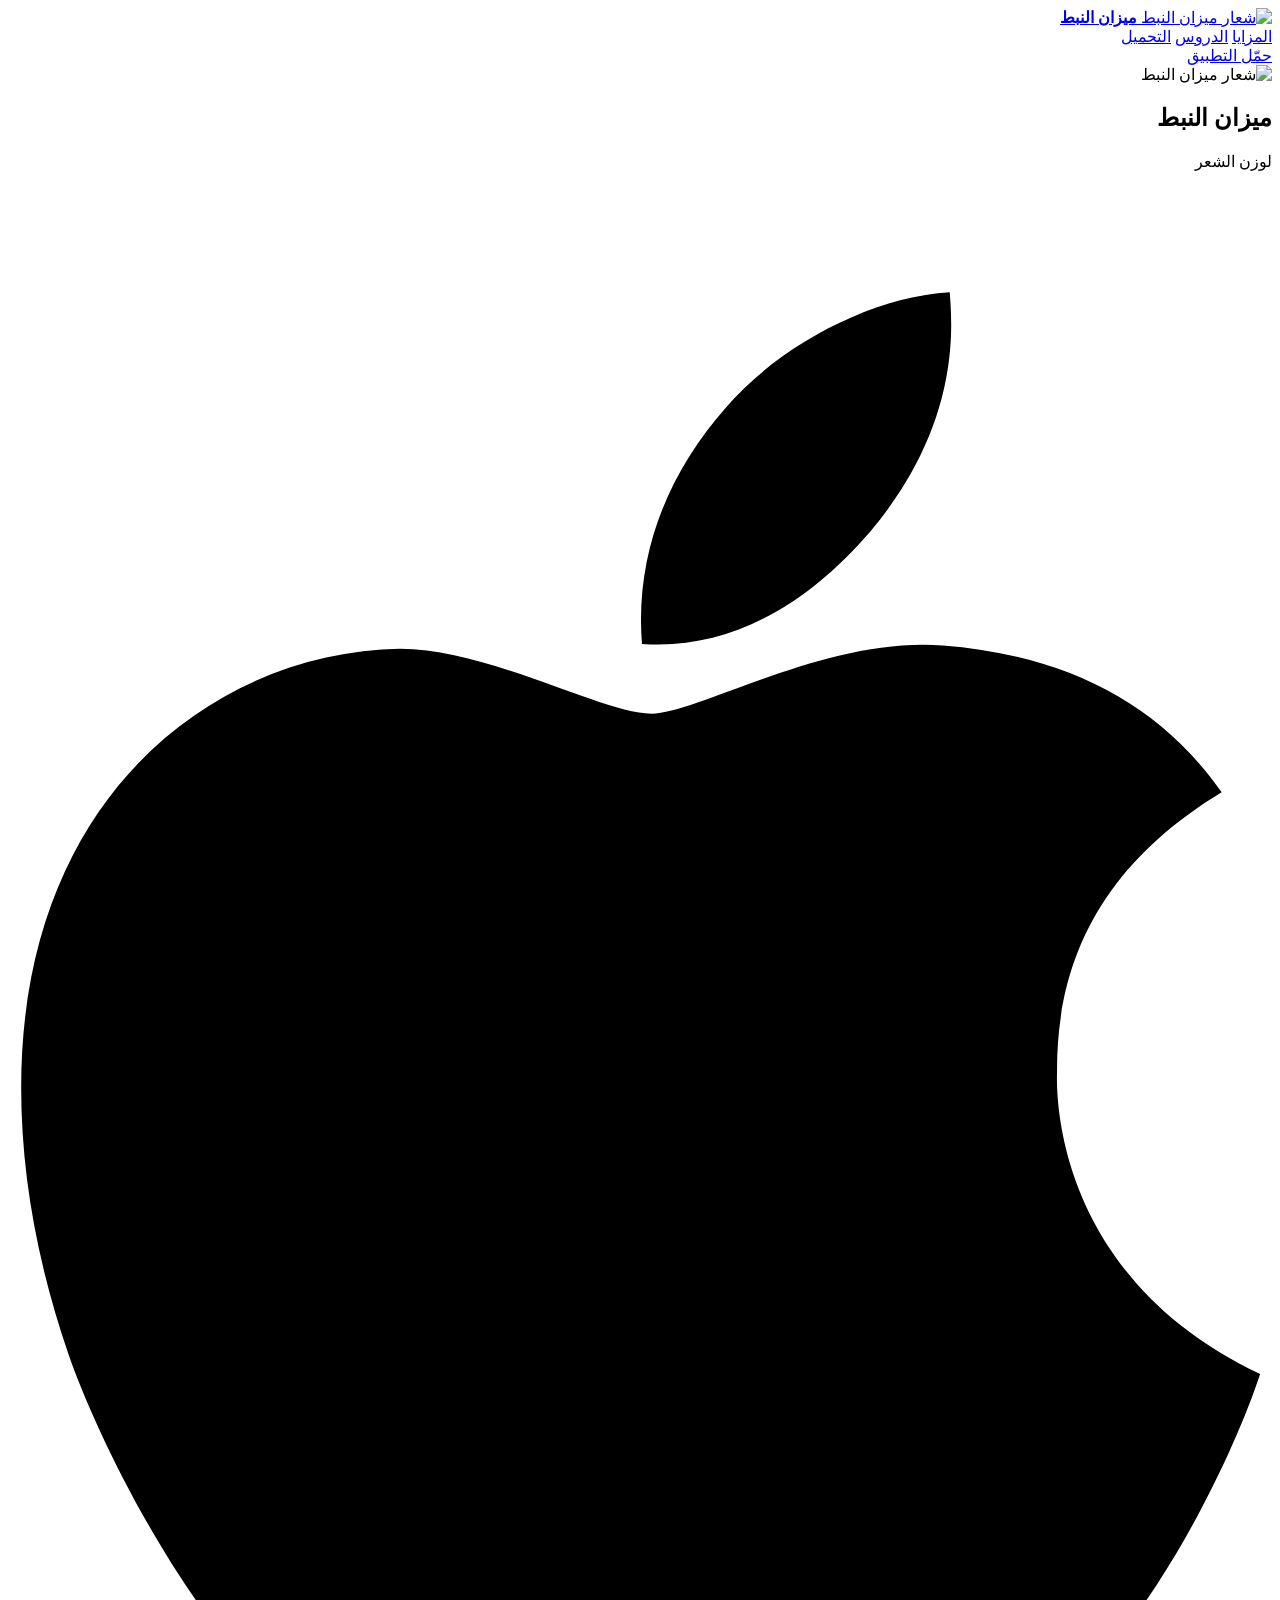
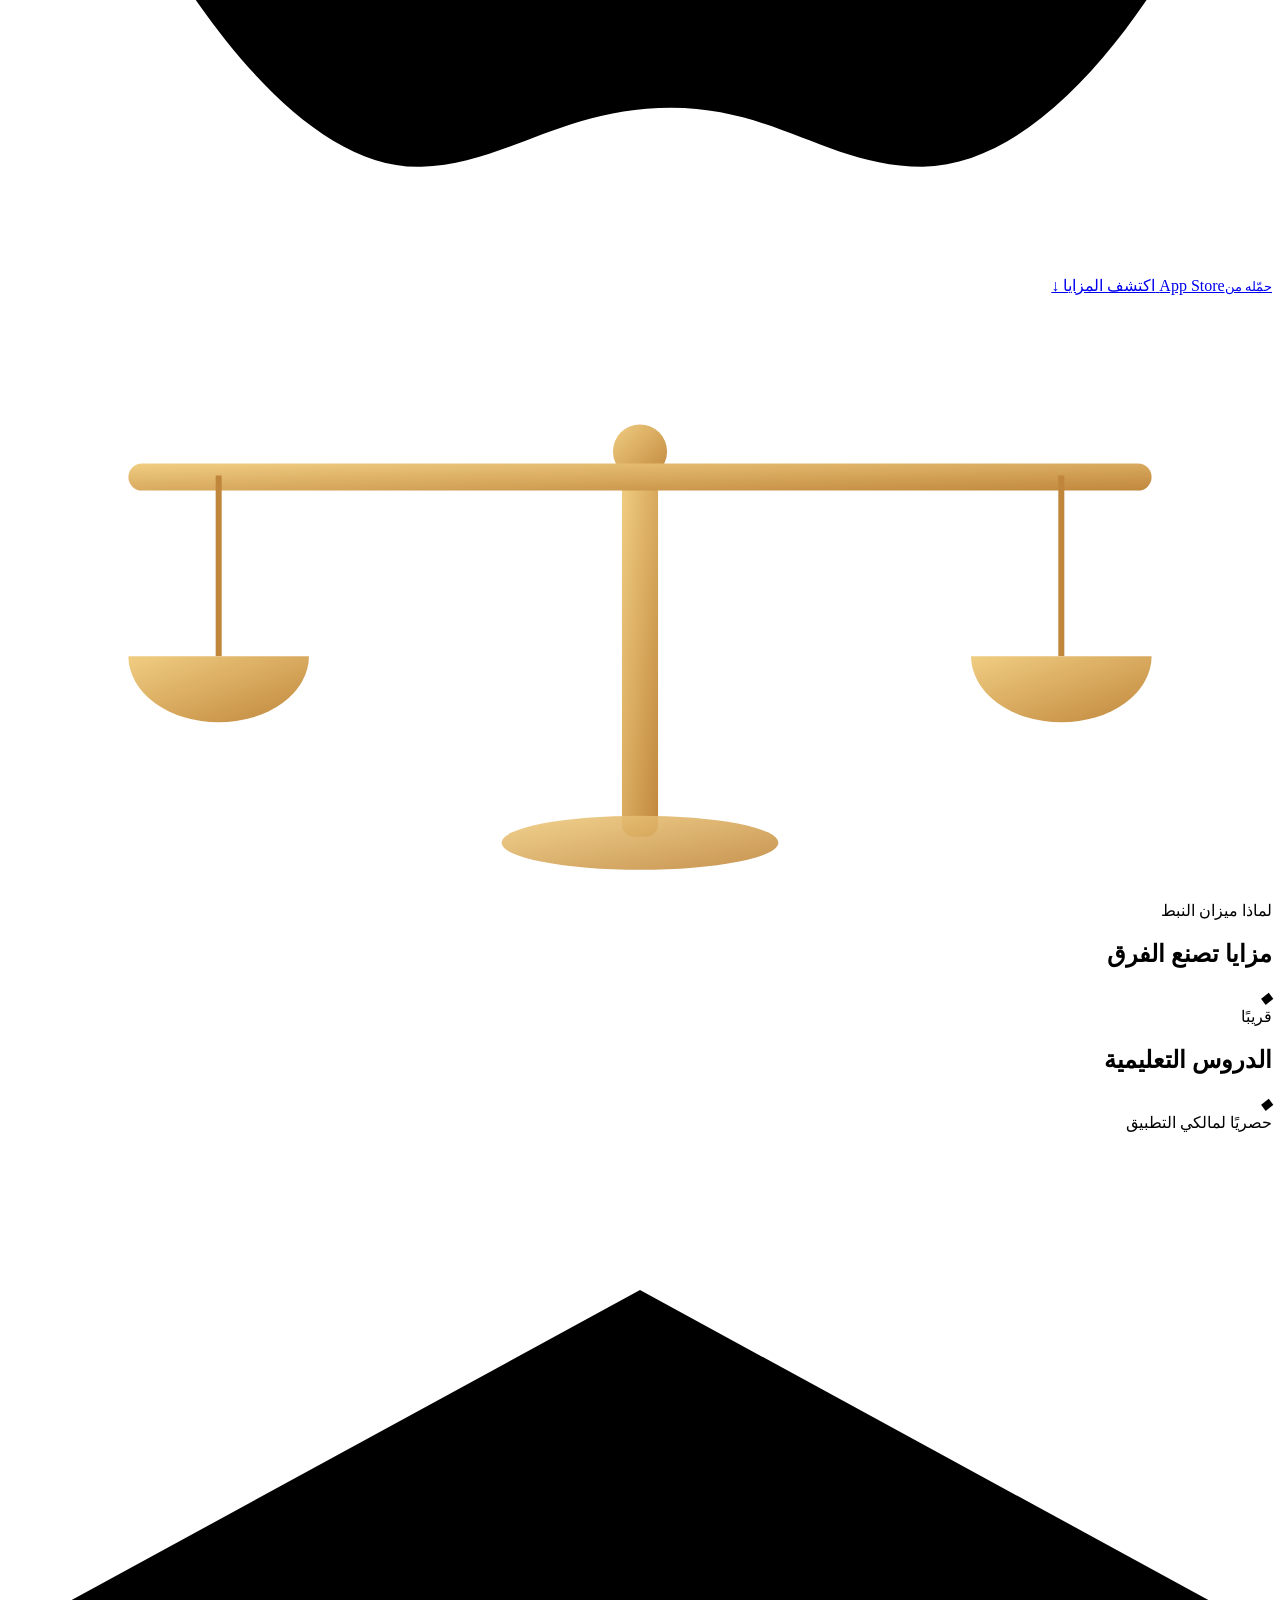
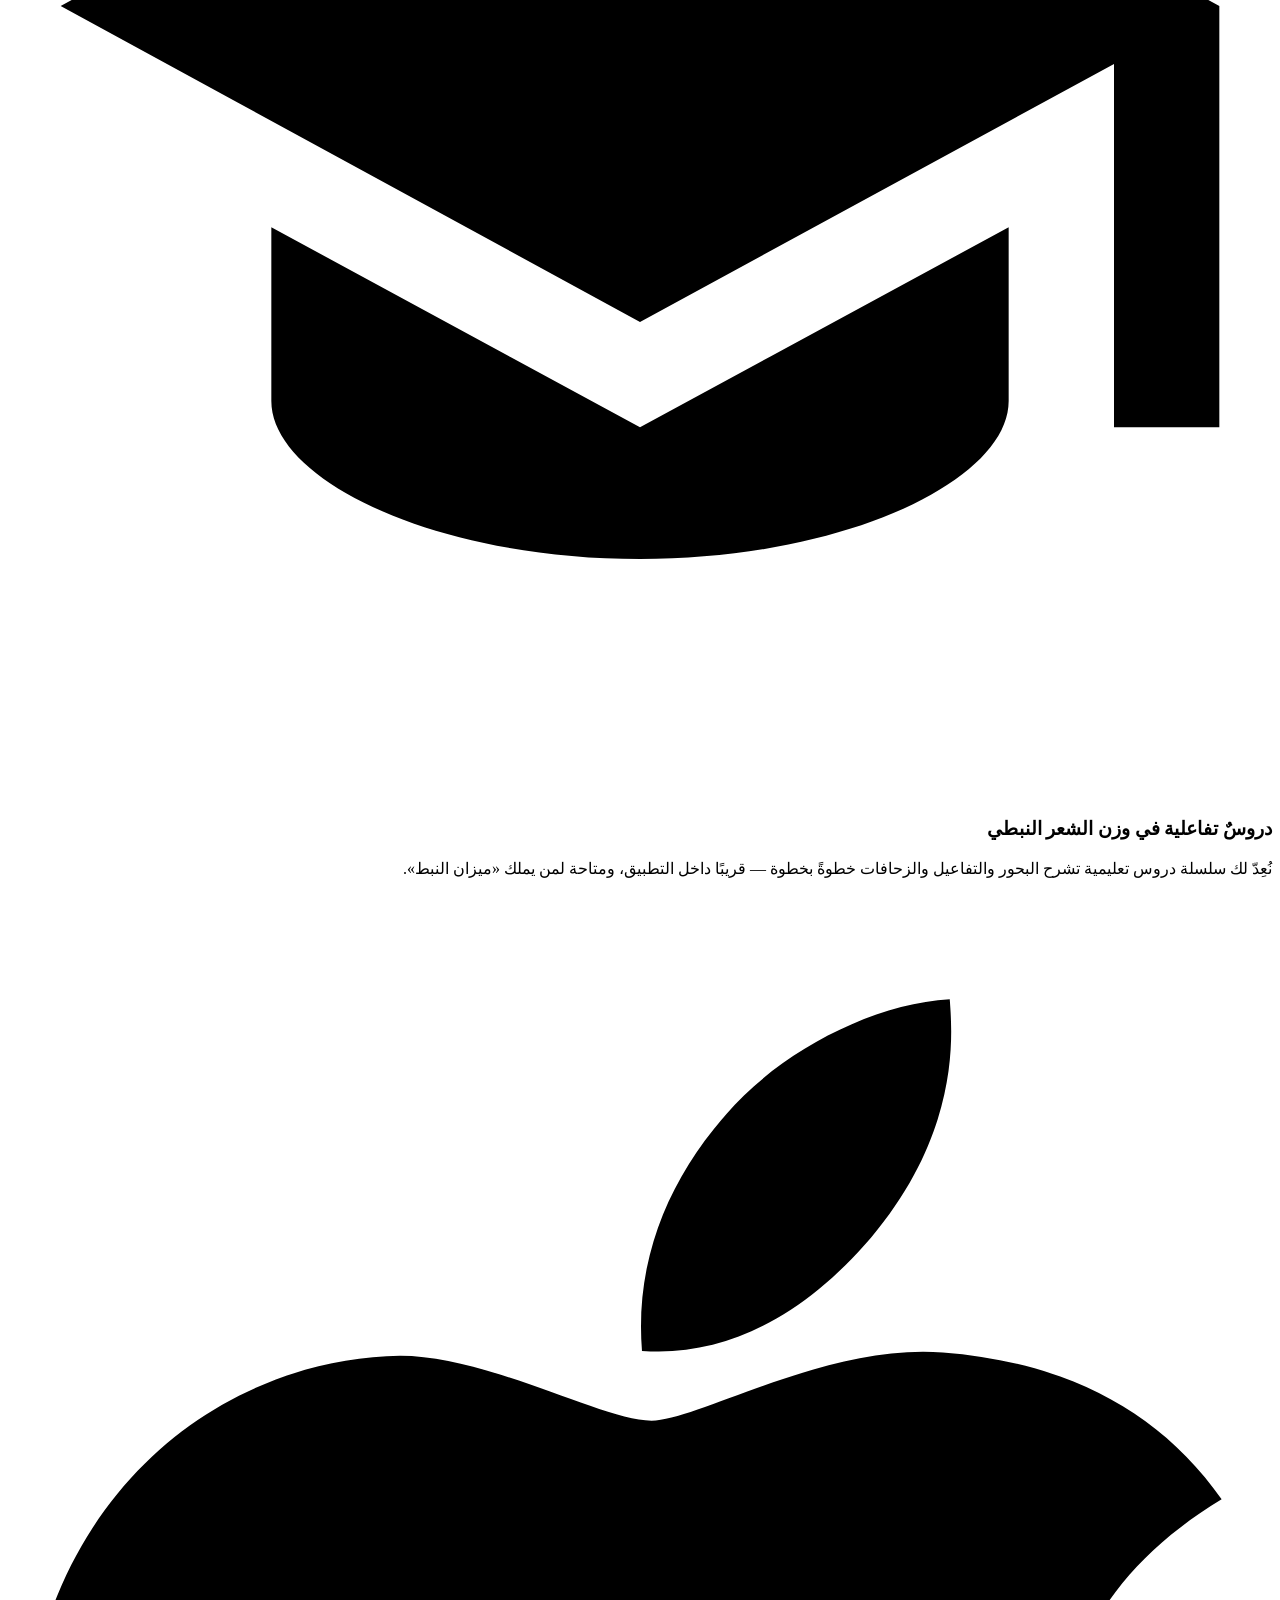
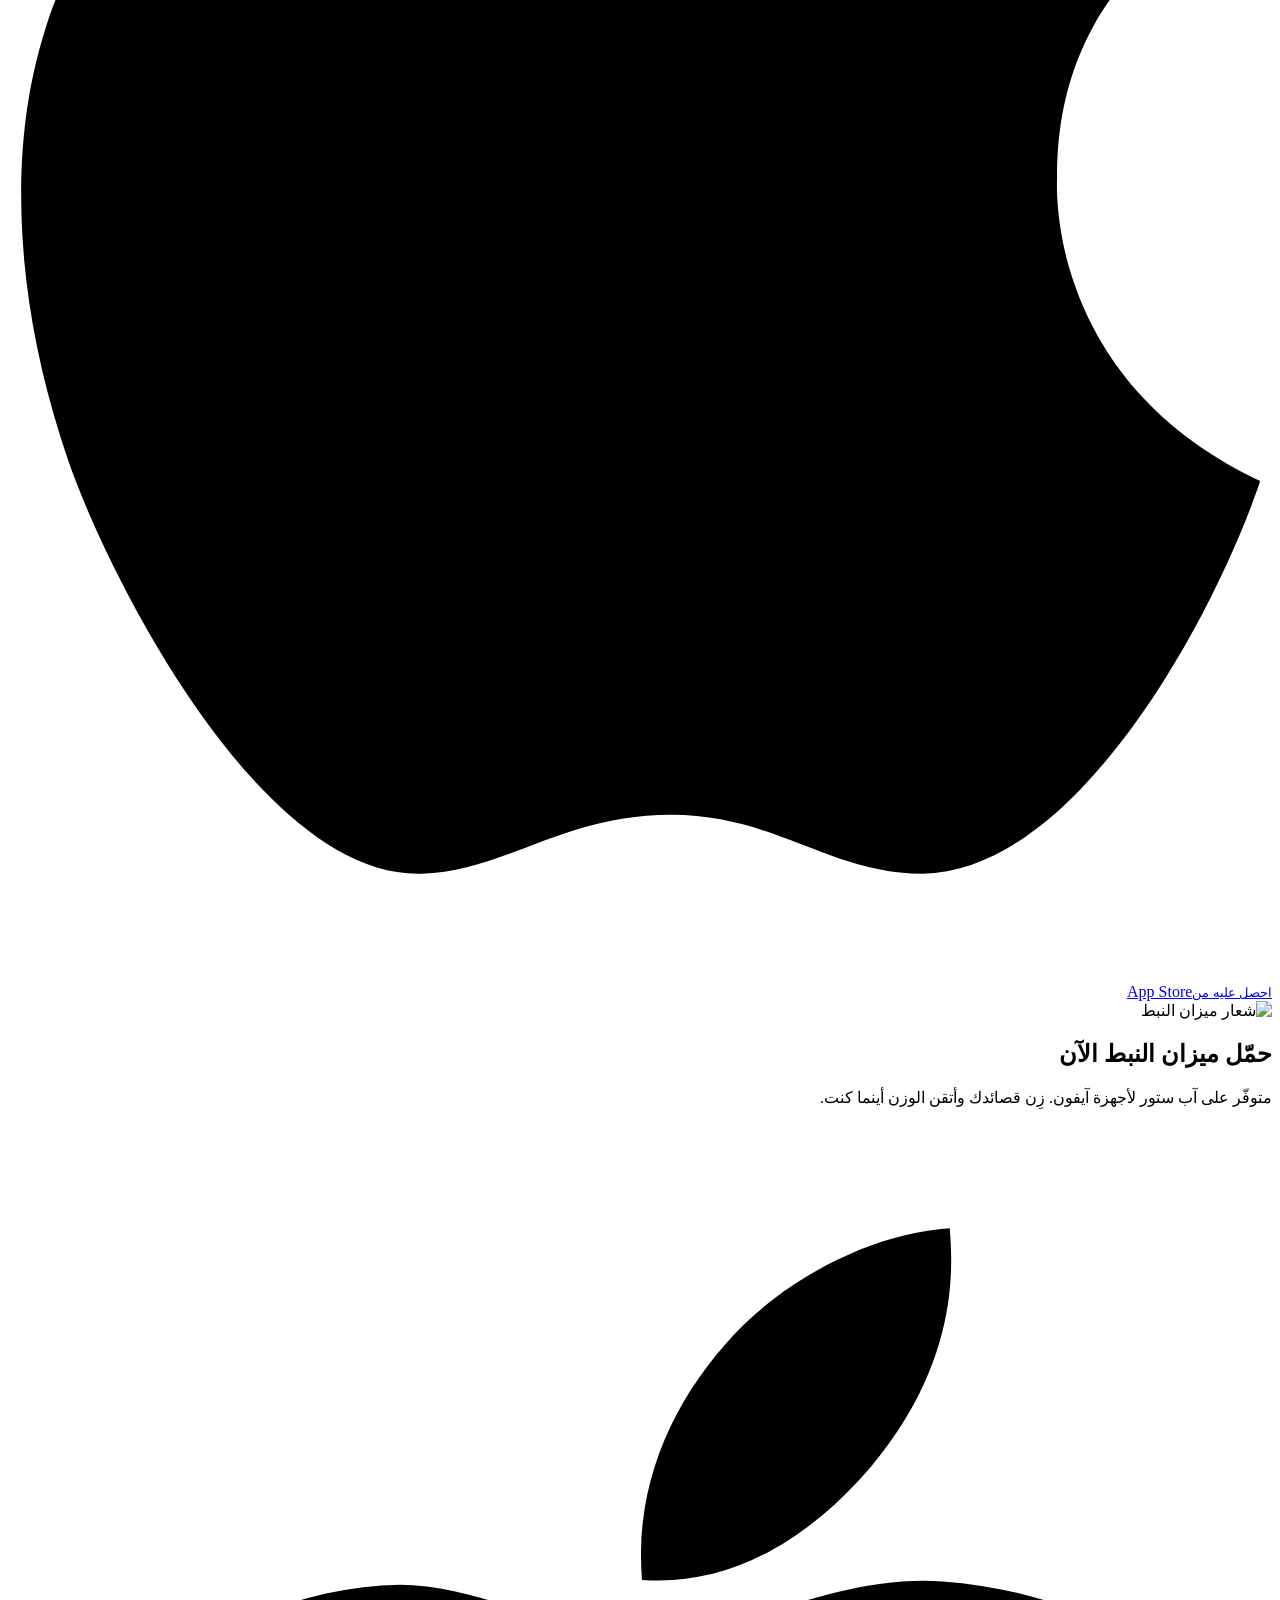
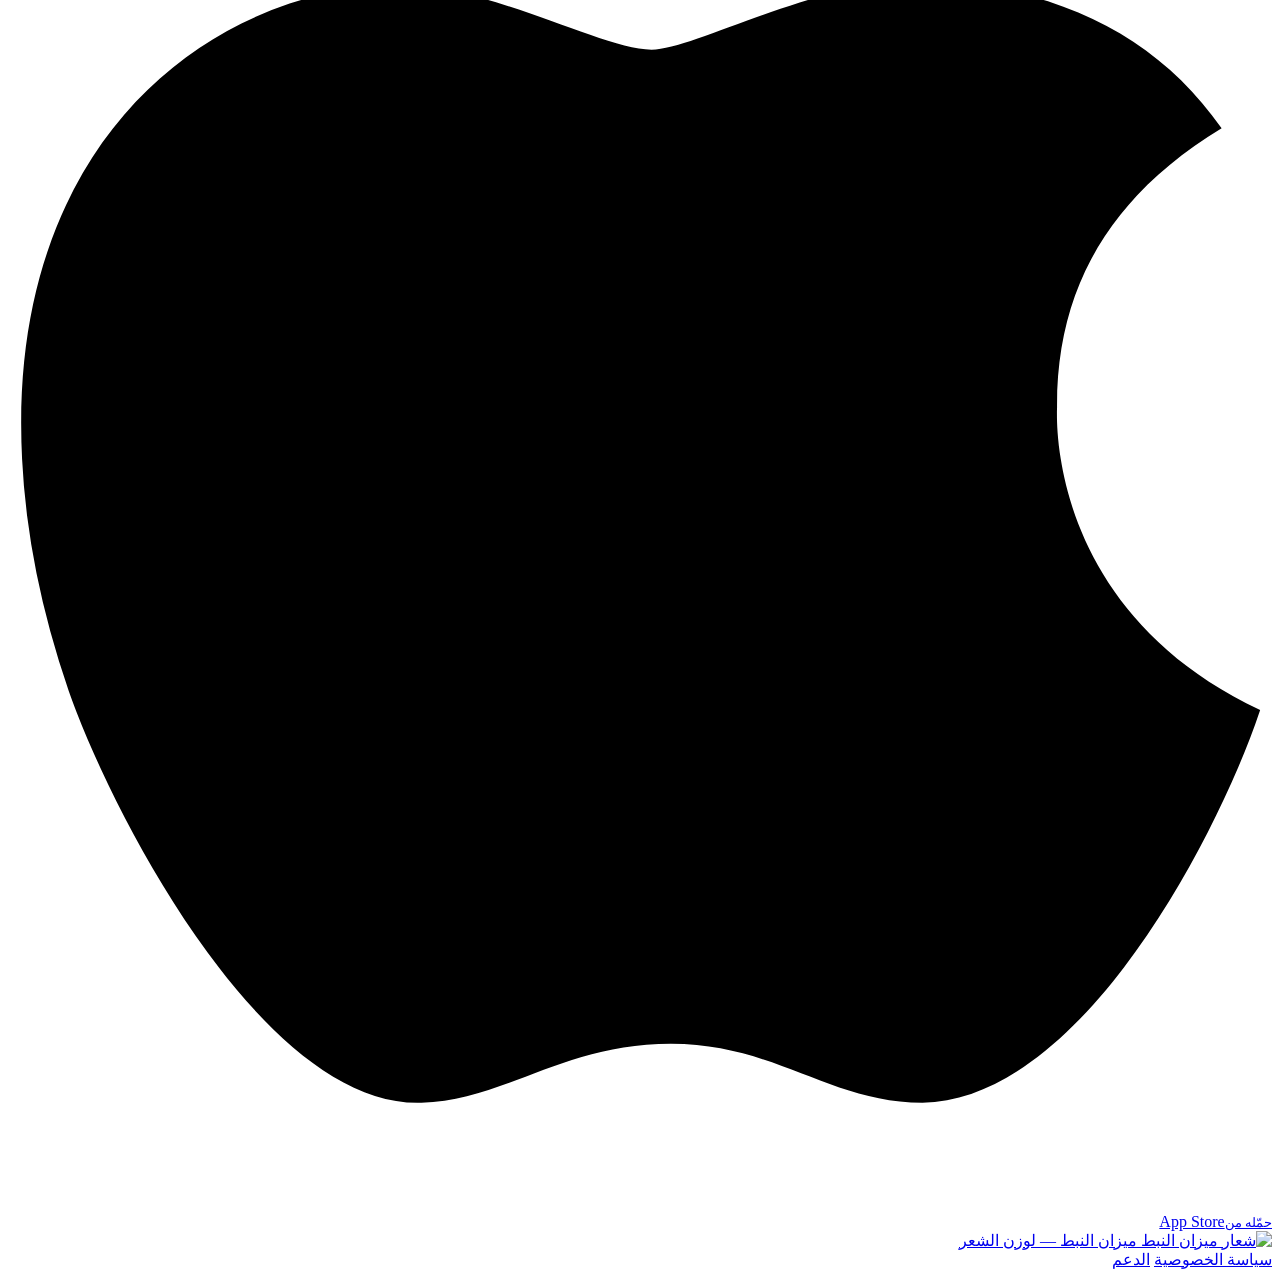
==== index.html @ 9c6f5271 "Add files via upload" ====
<!DOCTYPE html>
<html lang="ar" dir="rtl">
<head>
<meta charset="UTF-8">
<meta name="viewport" content="width=device-width, initial-scale=1">
<title>ميزان النبط — لوزن الشعر</title>
<meta name="description" content="ميزان النبط: تطبيق ذكيّ يزن الشعر النبطي، يكشف البحر والتفعيلة، ويميّز الشدّة والسكون.">
<link rel="icon" href="assets/favicon.png">
<meta property="og:title" content="ميزان النبط — لوزن الشعر">
<meta property="og:description" content="زِن قصيدتك النبطية في ثوانٍ.">
<meta property="og:image" content="assets/favicon.png">
<link rel="preconnect" href="https://fonts.googleapis.com">
<link rel="preconnect" href="https://fonts.gstatic.com" crossorigin>
<link href="https://fonts.googleapis.com/css2?family=Cairo:wght@400;600;700&family=Amiri:wght@400;700&family=Aref+Ruqaa:wght@400;700&display=swap" rel="stylesheet">
<link rel="stylesheet" href="assets/style.css">
</head>
<body>

<!-- الهيدر -->
<header class="nav">
  <div class="wrap">
    <a class="brand" href="#top">
      <img src="assets/logo.png" alt="شعار ميزان النبط">
      <b>ميزان النبط</b>
    </a>
    <nav class="nav-links">
      <a href="#features">المزايا</a>
      <a href="#lessons">الدروس</a>
      <a href="#download">التحميل</a>
    </nav>
    <a class="cta-mini" id="nav-cta" href="#" target="_blank" rel="noopener">حمّل التطبيق</a>
  </div>
</header>

<main id="top">

  <!-- الهيرو -->
  <section class="hero">
    <div class="wrap">
      <img class="hero-logo" src="assets/logo.png" alt="شعار ميزان النبط">
      <h1 id="site-name">ميزان النبط</h1>
      <div class="tg" id="tagline">لوزن الشعر</div>
      <p class="hero-line" id="hero-line"></p>
      <p class="hero-sub" id="hero-sub"></p>
      <div class="hero-cta">
        <a class="appstore" id="appstore-btn" href="#" target="_blank" rel="noopener">
          <svg viewBox="0 0 384 512"><path d="M318.7 268.7c-.2-36.7 16.4-64.4 50-84.8-18.8-26.9-47.2-41.7-84.7-44.6-35.5-2.8-74.3 20.7-88.5 20.7-15 0-49.4-19.7-76.4-19.7C63.3 141.2 4 184.8 4 273.5q0 39.3 14.4 81.2c12.8 36.7 59 126.7 107.2 125.2 25.2-.6 43-17.9 75.8-17.9 31.8 0 48.3 17.9 76.4 17.9 48.6-.7 90.4-82.5 102.6-119.3-65.2-30.7-61.7-90-61.7-91.9zm-56.6-164.2c27.3-32.4 24.8-61.9 24-72.5-24.1 1.4-52 16.4-67.9 34.9-17.5 19.8-27.8 44.3-25.6 71.9 26.1 2 49.9-11.4 69.5-34.3z"/></svg>
          <span><small>حمّله من</small>App&nbsp;Store</span>
        </a>
        <a class="btn-ghost" href="#features">اكتشف المزايا ↓</a>
      </div>

      <!-- الميزان المتحرّك -->
      <div class="scale" aria-hidden="true">
        <svg viewBox="0 0 420 200">
          <!-- العمود -->
          <rect x="204" y="60" width="12" height="120" rx="4" fill="url(#g)"/>
          <ellipse cx="210" cy="182" rx="46" ry="9" fill="url(#g)" opacity=".9"/>
          <circle cx="210" cy="52" r="9" fill="url(#g)"/>
          <g class="beam">
            <!-- الذراع -->
            <rect x="40" y="56" width="340" height="9" rx="4.5" fill="url(#g)"/>
            <!-- الكفّة اليسرى -->
            <g class="pan-l">
              <line x1="70" y1="60" x2="70" y2="120" stroke="#c0873c" stroke-width="2"/>
              <path d="M40 120 h60 a30 22 0 0 1 -60 0 z" fill="url(#g)"/>
            </g>
            <!-- الكفّة اليمنى -->
            <g class="pan-r">
              <line x1="350" y1="60" x2="350" y2="120" stroke="#c0873c" stroke-width="2"/>
              <path d="M320 120 h60 a30 22 0 0 1 -60 0 z" fill="url(#g)"/>
            </g>
          </g>
          <defs>
            <linearGradient id="g" x1="0" y1="0" x2="1" y2="1">
              <stop offset="0" stop-color="#f0cd82"/><stop offset="1" stop-color="#c0873c"/>
            </linearGradient>
          </defs>
        </svg>
      </div>
    </div>
  </section>

  <!-- شريط تسويقي -->
  <div class="ticker" aria-label="عبارات عن التطبيق">
    <div class="ticker-track" id="ticker"></div>
  </div>

  <!-- المزايا -->
  <section id="features">
    <div class="wrap">
      <div class="eyebrow">لماذا ميزان النبط</div>
      <h2 class="sec-title gold-text">مزايا تصنع الفرق</h2>
      <div class="divider"><span></span><i>◆</i><span></span></div>
      <div class="grid reveal" id="features-grid"></div>
    </div>
  </section>

  <!-- الدروس التعليمية — قريبًا -->
  <section id="lessons" class="lesson">
    <div class="wrap">
      <div class="eyebrow">قريبًا</div>
      <h2 class="sec-title gold-text">الدروس التعليمية</h2>
      <div class="divider"><span></span><i>◆</i><span></span></div>

      <div class="soon-card reveal">
        <span class="soon-badge">حصريًا لمالكي التطبيق</span>
        <div class="soon-ico">
          <svg viewBox="0 0 24 24"><path d="M12 3L1 9l11 6 9-4.9V17h2V9L12 3zM5 13.2v3.3c0 1.5 3.1 3 7 3s7-1.5 7-3v-3.3l-7 3.8-7-3.8z"/></svg>
        </div>
        <h3>دروسٌ تفاعلية في وزن الشعر النبطي</h3>
        <p>نُعِدّ لك سلسلة دروس تعليمية تشرح البحور والتفاعيل والزحافات خطوةً بخطوة —
          قريبًا داخل التطبيق، ومتاحة لمن يملك «ميزان النبط».</p>
        <a class="appstore" id="appstore-btn3" href="#" target="_blank" rel="noopener" style="margin-inline:auto">
          <svg viewBox="0 0 384 512"><path d="M318.7 268.7c-.2-36.7 16.4-64.4 50-84.8-18.8-26.9-47.2-41.7-84.7-44.6-35.5-2.8-74.3 20.7-88.5 20.7-15 0-49.4-19.7-76.4-19.7C63.3 141.2 4 184.8 4 273.5q0 39.3 14.4 81.2c12.8 36.7 59 126.7 107.2 125.2 25.2-.6 43-17.9 75.8-17.9 31.8 0 48.3 17.9 76.4 17.9 48.6-.7 90.4-82.5 102.6-119.3-65.2-30.7-61.7-90-61.7-91.9zm-56.6-164.2c27.3-32.4 24.8-61.9 24-72.5-24.1 1.4-52 16.4-67.9 34.9-17.5 19.8-27.8 44.3-25.6 71.9 26.1 2 49.9-11.4 69.5-34.3z"/></svg>
          <span><small>احصل عليه من</small>App&nbsp;Store</span>
        </a>
      </div>
    </div>
  </section>

  <!-- التحميل -->
  <section id="download" class="download">
    <div class="wrap">
      <div class="download-card reveal">
        <img src="assets/logo.png" alt="شعار ميزان النبط">
        <h2 class="gold-text">حمّل ميزان النبط الآن</h2>
        <p>متوفّر على آب ستور لأجهزة آيفون. زِن قصائدك وأتقن الوزن أينما كنت.</p>
        <a class="appstore" id="appstore-btn2" href="#" target="_blank" rel="noopener" style="margin-inline:auto">
          <svg viewBox="0 0 384 512"><path d="M318.7 268.7c-.2-36.7 16.4-64.4 50-84.8-18.8-26.9-47.2-41.7-84.7-44.6-35.5-2.8-74.3 20.7-88.5 20.7-15 0-49.4-19.7-76.4-19.7C63.3 141.2 4 184.8 4 273.5q0 39.3 14.4 81.2c12.8 36.7 59 126.7 107.2 125.2 25.2-.6 43-17.9 75.8-17.9 31.8 0 48.3 17.9 76.4 17.9 48.6-.7 90.4-82.5 102.6-119.3-65.2-30.7-61.7-90-61.7-91.9zm-56.6-164.2c27.3-32.4 24.8-61.9 24-72.5-24.1 1.4-52 16.4-67.9 34.9-17.5 19.8-27.8 44.3-25.6 71.9 26.1 2 49.9-11.4 69.5-34.3z"/></svg>
          <span><small>حمّله من</small>App&nbsp;Store</span>
        </a>
      </div>
    </div>
  </section>

</main>

<footer>
  <div class="wrap">
    <a class="fbrand" href="#top">
      <img src="assets/logo.png" alt="شعار ميزان النبط">
      <span>ميزان النبط — لوزن الشعر</span>
    </a>
    <nav class="flinks">
      <a id="privacy-link" href="#" target="_blank" rel="noopener">سياسة الخصوصية</a>
      <a id="support-link" href="#">الدعم</a>
    </nav>
  </div>
</footer>

<div class="toast" id="toast"></div>

<script src="assets/data.js"></script>
<script src="assets/app.js"></script>
</body>
</html>
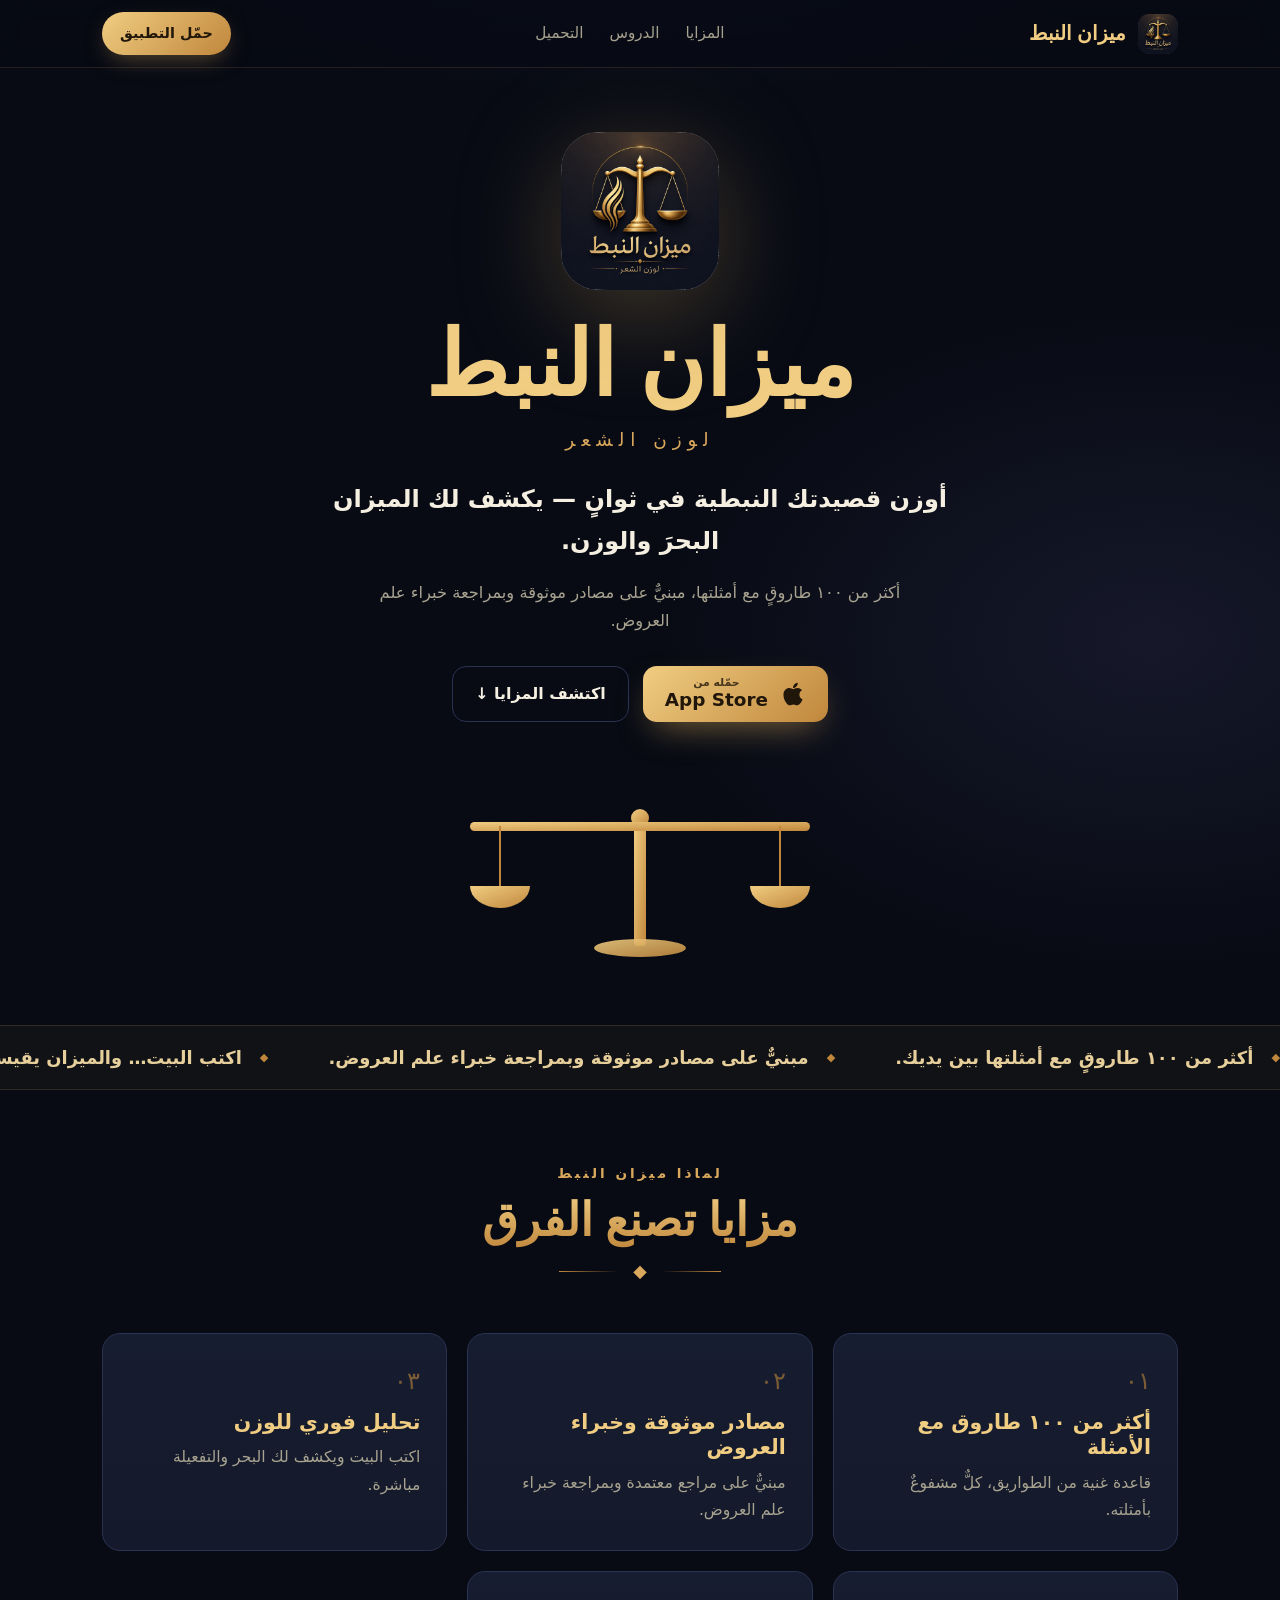
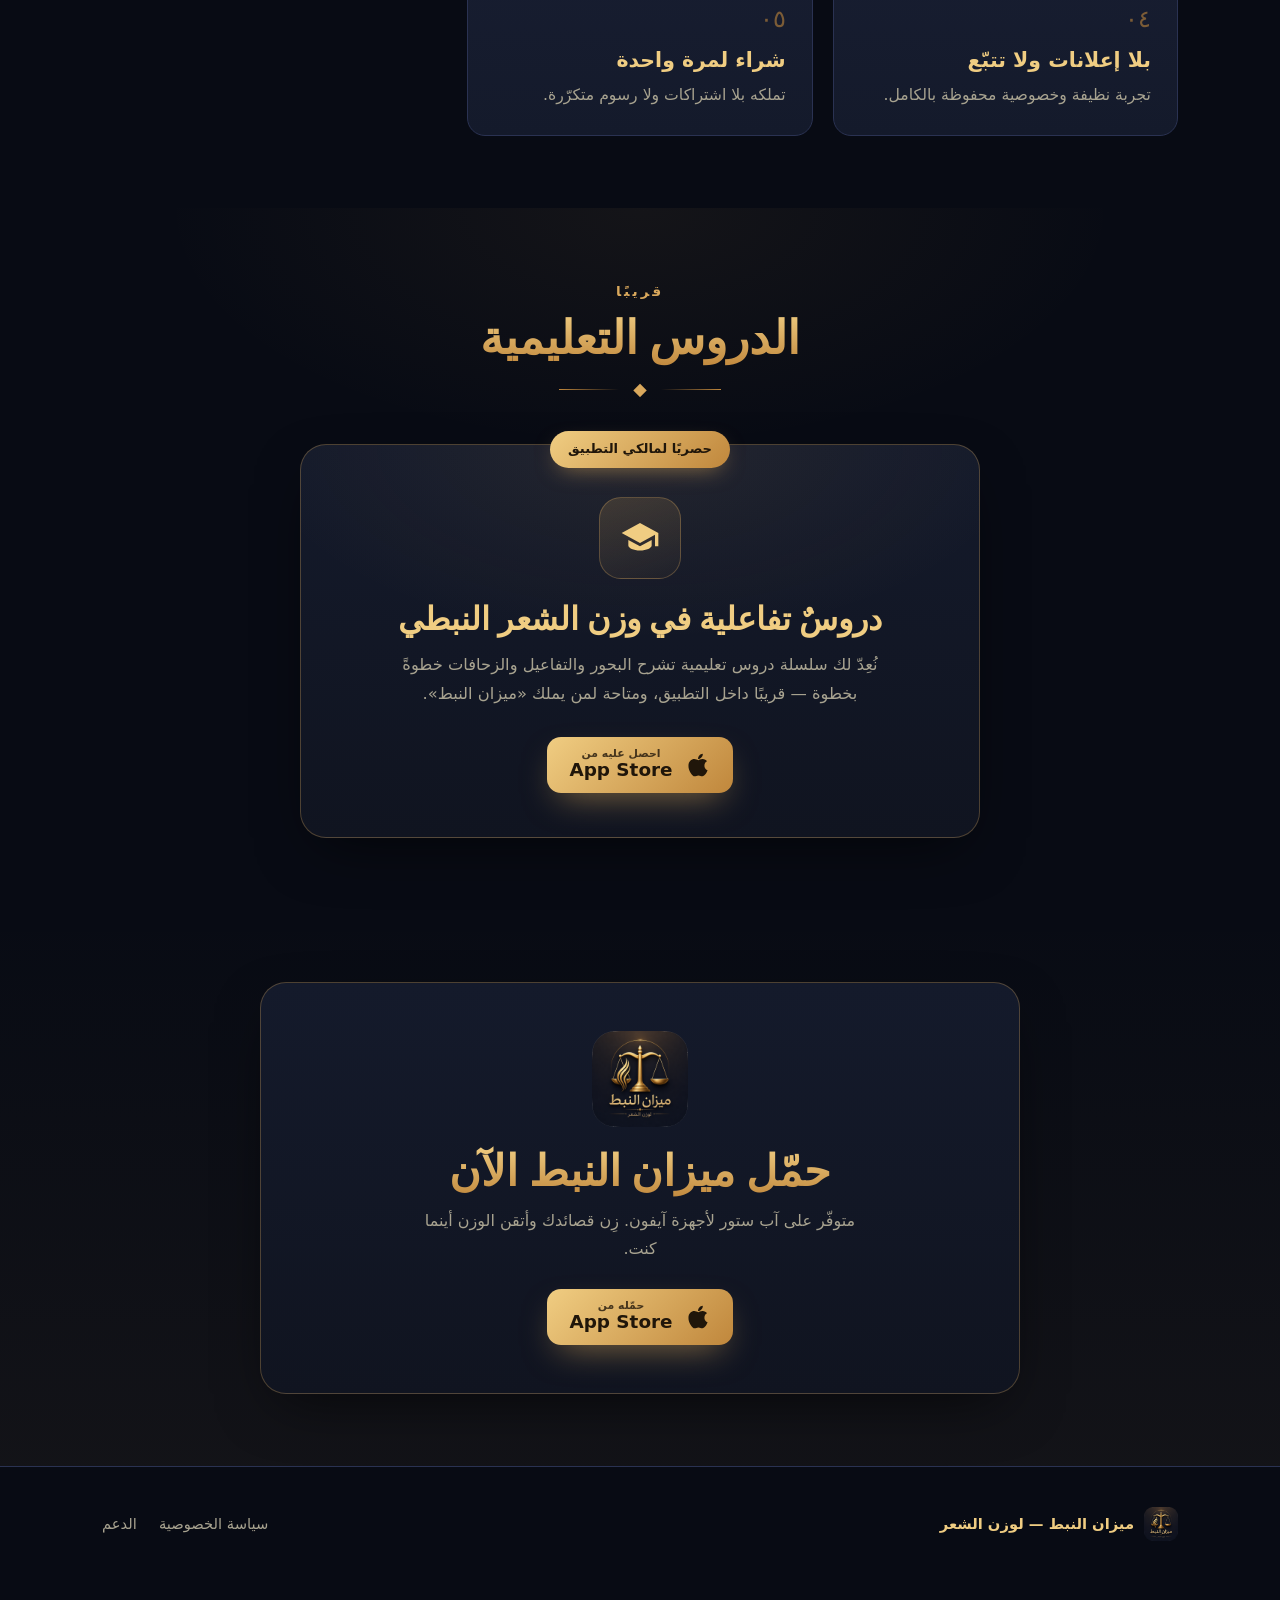
==== commit a4b3386a: "Fix asset paths (remove assets/ prefix) to fix white screen" ====
--- a/index.html
+++ b/index.html
@@ -5,14 +5,14 @@
 <meta name="viewport" content="width=device-width, initial-scale=1">
 <title>ميزان النبط — لوزن الشعر</title>
 <meta name="description" content="ميزان النبط: تطبيق ذكيّ يزن الشعر النبطي، يكشف البحر والتفعيلة، ويميّز الشدّة والسكون.">
-<link rel="icon" href="assets/favicon.png">
+<link rel="icon" href="favicon.png">
 <meta property="og:title" content="ميزان النبط — لوزن الشعر">
 <meta property="og:description" content="زِن قصيدتك النبطية في ثوانٍ.">
-<meta property="og:image" content="assets/favicon.png">
+<meta property="og:image" content="favicon.png">
 <link rel="preconnect" href="https://fonts.googleapis.com">
 <link rel="preconnect" href="https://fonts.gstatic.com" crossorigin>
 <link href="https://fonts.googleapis.com/css2?family=Cairo:wght@400;600;700&family=Amiri:wght@400;700&family=Aref+Ruqaa:wght@400;700&display=swap" rel="stylesheet">
-<link rel="stylesheet" href="assets/style.css">
+<link rel="stylesheet" href="style.css">
 </head>
 <body>
 
@@ -20,7 +20,7 @@
 <header class="nav">
   <div class="wrap">
     <a class="brand" href="#top">
-      <img src="assets/logo.png" alt="شعار ميزان النبط">
+      <img src="logo.png" alt="شعار ميزان النبط">
       <b>ميزان النبط</b>
     </a>
     <nav class="nav-links">
@@ -37,7 +37,7 @@
   <!-- الهيرو -->
   <section class="hero">
     <div class="wrap">
-      <img class="hero-logo" src="assets/logo.png" alt="شعار ميزان النبط">
+      <img class="hero-logo" src="logo.png" alt="شعار ميزان النبط">
       <h1 id="site-name">ميزان النبط</h1>
       <div class="tg" id="tagline">لوزن الشعر</div>
       <p class="hero-line" id="hero-line"></p>
@@ -123,7 +123,7 @@
   <section id="download" class="download">
     <div class="wrap">
       <div class="download-card reveal">
-        <img src="assets/logo.png" alt="شعار ميزان النبط">
+        <img src="logo.png" alt="شعار ميزان النبط">
         <h2 class="gold-text">حمّل ميزان النبط الآن</h2>
         <p>متوفّر على آب ستور لأجهزة آيفون. زِن قصائدك وأتقن الوزن أينما كنت.</p>
         <a class="appstore" id="appstore-btn2" href="#" target="_blank" rel="noopener" style="margin-inline:auto">
@@ -139,7 +139,7 @@
 <footer>
   <div class="wrap">
     <a class="fbrand" href="#top">
-      <img src="assets/logo.png" alt="شعار ميزان النبط">
+      <img src="logo.png" alt="شعار ميزان النبط">
       <span>ميزان النبط — لوزن الشعر</span>
     </a>
     <nav class="flinks">
@@ -151,7 +151,7 @@
 
 <div class="toast" id="toast"></div>
 
-<script src="assets/data.js"></script>
-<script src="assets/app.js"></script>
+<script src="data.js"></script>
+<script src="app.js"></script>
 </body>
 </html>
--- a/style.css
+++ b/style.css
@@ -0,0 +1,247 @@
+/* =====================================================================
+   ميزان النبط — التصميم
+   الثيم: كحليّ فاخر + ذهب من اللوقو + قصاصات ديوان ورقية للأمثلة
+   ===================================================================== */
+
+:root {
+  /* ألوان مأخوذة من اللوقو */
+  --ink-950:#080b14;
+  --ink-900:#101420;   /* خلفية اللوقو نفسها */
+  --ink-850:#141a2b;
+  --ink-800:#171d30;
+  --ink-700:#212840;
+  --line:#2a3252;
+
+  --gold-300:#f0cd82;
+  --gold-400:#d9a85c;  /* الذهب الأساسي */
+  --gold-500:#c0873c;
+  --gold-600:#9c6c2c;
+
+  --parchment:#f3e7cc;     /* ورق القصاصة */
+  --parchment-2:#ecdcbb;
+  --ink-hand:#2b2415;      /* حبر على الورق */
+
+  --cream:#f5efe1;
+  --muted:#a8a390;
+  --muted-2:#726d5e;
+
+  --radius:18px;
+  --shadow:0 20px 60px -20px rgba(0,0,0,.7);
+  --gold-grad:linear-gradient(135deg,var(--gold-300),var(--gold-500));
+  --maxw:1120px;
+}
+
+*{box-sizing:border-box}
+html{scroll-behavior:smooth}
+body{
+  margin:0;
+  font-family:"Cairo",system-ui,sans-serif;
+  color:var(--cream);
+  background:
+    radial-gradient(1200px 700px at 50% -10%, #1a2138 0%, transparent 60%),
+    radial-gradient(900px 600px at 90% 20%, #16182a 0%, transparent 55%),
+    var(--ink-950);
+  line-height:1.75;
+  -webkit-font-smoothing:antialiased;
+  overflow-x:hidden;
+}
+a{color:inherit;text-decoration:none}
+img{max-width:100%;display:block}
+h1,h2,h3{margin:0;font-weight:700;line-height:1.25}
+
+.wrap{max-width:var(--maxw);margin-inline:auto;padding-inline:22px}
+.display{font-family:"Aref Ruqaa",serif;font-weight:700}
+
+/* ذهب على النص */
+.gold-text{
+  background:linear-gradient(180deg,var(--gold-300),var(--gold-500));
+  -webkit-background-clip:text;background-clip:text;color:transparent;
+}
+
+/* فواصل زخرفية */
+.divider{display:flex;align-items:center;justify-content:center;gap:14px;margin:6px 0 30px}
+.divider span{height:1px;width:60px;background:linear-gradient(90deg,transparent,var(--gold-500))}
+.divider span:last-child{background:linear-gradient(90deg,var(--gold-500),transparent)}
+.divider i{color:var(--gold-400);font-style:normal;font-size:1.1rem}
+
+/* ============ الهيدر ============ */
+.nav{position:sticky;top:0;z-index:40;
+  background:rgba(8,11,20,.72);backdrop-filter:blur(12px);
+  border-bottom:1px solid rgba(217,168,92,.14)}
+.nav .wrap{display:flex;align-items:center;justify-content:space-between;padding-block:12px}
+.brand{display:flex;align-items:center;gap:12px;font-weight:700}
+.brand img{width:40px;height:40px;border-radius:11px}
+.brand b{font-family:"Aref Ruqaa",serif;font-weight:700;font-size:1.25rem;color:var(--gold-300)}
+.nav-links{display:flex;gap:26px;font-size:.95rem;color:var(--muted)}
+.nav-links a:hover{color:var(--gold-300)}
+.nav .cta-mini{padding:9px 18px;border-radius:999px;background:var(--gold-grad);
+  color:#20160a;font-weight:700;font-size:.9rem;white-space:nowrap;
+  box-shadow:0 8px 24px -8px rgba(217,168,92,.5)}
+@media(max-width:760px){.nav-links{display:none}}
+
+/* ============ الهيرو ============ */
+.hero{position:relative;text-align:center;padding:64px 0 30px}
+.hero-logo{width:158px;height:158px;margin-inline:auto;border-radius:34px;
+  filter:drop-shadow(0 24px 50px rgba(217,168,92,.28));
+  animation:floaty 6s ease-in-out infinite}
+@keyframes floaty{50%{transform:translateY(-10px)}}
+.hero h1{font-family:"Aref Ruqaa",serif;font-weight:700;color:var(--gold-300);
+  font-size:clamp(3rem,9vw,5.6rem);margin-top:20px;letter-spacing:normal}
+.hero .tg{color:var(--gold-400);font-size:1.15rem;letter-spacing:6px;margin-top:2px}
+.hero-line{max-width:640px;margin:22px auto 8px;font-size:clamp(1.15rem,3.4vw,1.5rem);
+  color:var(--cream);font-weight:600}
+.hero-sub{max-width:560px;margin-inline:auto;color:var(--muted);font-size:1.02rem}
+.hero-cta{display:flex;gap:14px;justify-content:center;flex-wrap:wrap;margin-top:30px}
+
+/* شارة آب ستور */
+.appstore{display:inline-flex;align-items:center;gap:12px;padding:12px 22px;border-radius:14px;
+  background:var(--gold-grad);color:#20160a;font-weight:700;
+  box-shadow:0 14px 34px -12px rgba(217,168,92,.6);transition:transform .25s,box-shadow .25s}
+.appstore:hover{transform:translateY(-3px);box-shadow:0 20px 44px -12px rgba(217,168,92,.75)}
+.appstore svg{width:26px;height:26px;fill:#20160a}
+.appstore small{display:block;font-size:.68rem;font-weight:600;opacity:.8;line-height:1}
+.appstore span{font-size:1.15rem;line-height:1.15}
+.btn-ghost{display:inline-flex;align-items:center;gap:9px;padding:13px 22px;border-radius:14px;
+  border:1px solid var(--line);color:var(--cream);font-weight:600;transition:.25s}
+.btn-ghost:hover{border-color:var(--gold-500);color:var(--gold-300)}
+
+/* الميزان المتحرّك تحت الهيرو */
+.scale{margin:44px auto 0;width:min(420px,86vw);position:relative}
+.scale svg{width:100%;overflow:visible}
+.beam{transform-origin:210px 60px;animation:tip 7s ease-in-out infinite}
+@keyframes tip{0%,100%{transform:rotate(-5deg)}50%{transform:rotate(5deg)}}
+.pan-l{animation:panl 7s ease-in-out infinite}
+.pan-r{animation:panr 7s ease-in-out infinite}
+@keyframes panl{0%,100%{transform:translateY(16px)}50%{transform:translateY(-16px)}}
+@keyframes panr{0%,100%{transform:translateY(-16px)}50%{transform:translateY(16px)}}
+
+/* ============ شريط تسويقي ============ */
+.ticker{margin-top:20px;border-block:1px solid rgba(217,168,92,.16);
+  background:rgba(217,168,92,.04);overflow:hidden;padding:16px 0}
+.ticker-track{display:flex;gap:60px;width:max-content;animation:slide 30s linear infinite}
+.ticker-track:hover{animation-play-state:paused}
+.ticker-item{display:flex;align-items:center;gap:18px;color:var(--gold-200,#e7cf9b);
+  font-size:1.12rem;font-weight:600;white-space:nowrap}
+.ticker-item::before{content:"◆";color:var(--gold-500);font-size:.7rem}
+@keyframes slide{to{transform:translateX(50%)}}
+
+/* ============ الأقسام ============ */
+section{padding:72px 0}
+.eyebrow{color:var(--gold-400);font-weight:700;letter-spacing:3px;font-size:.85rem;text-align:center}
+.sec-title{font-family:"Aref Ruqaa",serif;font-size:clamp(2rem,5vw,2.9rem);text-align:center;margin-top:6px}
+.sec-lead{max-width:640px;margin:14px auto 0;text-align:center;color:var(--muted)}
+
+/* المزايا */
+.grid{display:grid;gap:20px;grid-template-columns:repeat(3,1fr);margin-top:46px}
+@media(max-width:900px){.grid{grid-template-columns:repeat(2,1fr)}}
+@media(max-width:560px){.grid{grid-template-columns:1fr}}
+.card{background:linear-gradient(180deg,var(--ink-800),var(--ink-850));
+  border:1px solid var(--line);border-radius:var(--radius);padding:26px;
+  position:relative;transition:transform .3s,border-color .3s}
+.card:hover{transform:translateY(-5px);border-color:var(--gold-500)}
+.card .num{font-family:"Aref Ruqaa",serif;color:var(--gold-500);font-size:1.5rem;opacity:.6}
+.card h3{color:var(--gold-300);font-size:1.28rem;margin:8px 0 8px}
+.card p{color:var(--muted);margin:0;font-size:.98rem}
+
+/* ============ الدرس الصوتي — القصاصات ============ */
+.lesson{background:
+  radial-gradient(800px 400px at 50% 0%, rgba(217,168,92,.06), transparent 60%)}
+.lesson-head{display:flex;align-items:baseline;gap:14px;justify-content:center;margin-bottom:8px}
+.lesson-head h3{font-family:"Aref Ruqaa",serif;font-size:clamp(1.8rem,4.5vw,2.6rem);color:var(--gold-300)}
+.lesson-head span{color:var(--muted);font-size:1rem}
+.lesson-intro{max-width:680px;margin:0 auto 12px;text-align:center;color:var(--muted)}
+
+.slips{display:grid;gap:22px;grid-template-columns:repeat(2,1fr);margin-top:30px}
+@media(max-width:720px){.slips{grid-template-columns:1fr}}
+
+/* الجذر الثلاثي وحالاته */
+.root-block{margin-top:44px;padding-top:8px}
+.root-title{font-family:"Aref Ruqaa",serif;color:var(--cream);font-size:1.5rem;text-align:center;margin-bottom:18px}
+.root-title span{color:var(--gold-300)}
+.slips-3{display:grid;gap:18px;grid-template-columns:repeat(3,1fr)}
+@media(max-width:760px){.slips-3{grid-template-columns:1fr}}
+.root-note{max-width:640px;margin:18px auto 0;text-align:center;color:var(--muted);font-size:.92rem}
+.slip .hintline{font-family:"Cairo";font-size:.75rem;color:var(--gold-600);text-align:center;margin:-4px 0 10px}
+
+/* قصاصة ورقية من الديوان */
+.slip{background:linear-gradient(160deg,var(--parchment),var(--parchment-2));
+  color:var(--ink-hand);border-radius:14px;padding:22px 22px 18px;position:relative;
+  box-shadow:0 18px 40px -18px rgba(0,0,0,.65);
+  border:1px solid rgba(160,120,50,.35)}
+.slip::after{content:"";position:absolute;inset:6px;border:1px solid rgba(120,90,40,.28);
+  border-radius:9px;pointer-events:none}
+.slip .cap{font-family:"Cairo";font-size:.8rem;font-weight:700;letter-spacing:1px;
+  color:var(--gold-600);text-align:center}
+.slip .word{font-family:"Amiri",serif;font-size:clamp(2.6rem,9vw,3.6rem);text-align:center;
+  line-height:1.2;margin:8px 0 12px;color:#241d0e}
+
+/* زر تشغيل يشبه ختم الشمع */
+.play{display:flex;align-items:center;gap:12px;width:100%;border:none;cursor:pointer;
+  background:linear-gradient(160deg,#20263c,#161b2c);color:var(--cream);
+  border-radius:12px;padding:12px 16px;font-family:"Cairo";font-weight:600;font-size:.98rem;
+  transition:filter .2s;text-align:start}
+.play:hover{filter:brightness(1.15)}
+.play .disc{width:42px;height:42px;border-radius:50%;flex:none;display:grid;place-items:center;
+  background:var(--gold-grad);box-shadow:0 6px 16px -6px rgba(217,168,92,.6)}
+.play .disc svg{width:18px;height:18px;fill:#20160a;transition:transform .2s}
+.play.playing .disc{animation:pulse 1.1s ease-in-out infinite}
+@keyframes pulse{50%{box-shadow:0 6px 26px 0 rgba(217,168,92,.85)}}
+.play .lbl{flex:1}
+.play .state{font-size:.78rem;color:var(--muted);font-weight:600}
+.play.empty{opacity:.7}
+.play.empty .disc{background:#3a3f55;box-shadow:none}
+.play.empty .disc svg{fill:#8a8fa6}
+.slip .note{font-size:.85rem;color:#5c5030;text-align:center;margin-top:12px;font-family:"Cairo"}
+
+/* ============ الدروس التعليمية — قريبًا ============ */
+.soon-card{max-width:680px;margin:40px auto 0;text-align:center;position:relative;
+  border:1px solid rgba(217,168,92,.3);border-radius:26px;padding:52px 32px 44px;
+  background:
+    radial-gradient(600px 300px at 50% 0%, rgba(217,168,92,.08), transparent 65%),
+    linear-gradient(180deg,var(--ink-850),var(--ink-900));
+  box-shadow:var(--shadow)}
+.soon-badge{position:absolute;top:-14px;right:50%;transform:translateX(50%);
+  background:var(--gold-grad);color:#20160a;font-weight:700;font-size:.82rem;
+  padding:7px 18px;border-radius:999px;white-space:nowrap;
+  box-shadow:0 8px 22px -8px rgba(217,168,92,.6)}
+.soon-ico{width:82px;height:82px;border-radius:22px;margin:0 auto 20px;display:grid;place-items:center;
+  background:linear-gradient(160deg,rgba(217,168,92,.18),rgba(217,168,92,.04));
+  border:1px solid rgba(217,168,92,.3)}
+.soon-ico svg{width:40px;height:40px;fill:var(--gold-300)}
+.soon-card h3{font-family:"Aref Ruqaa",serif;color:var(--gold-300);font-size:clamp(1.5rem,4vw,2rem);margin:0 0 12px}
+.soon-card p{color:var(--muted);max-width:480px;margin:0 auto 28px;font-size:1.02rem}
+.download{text-align:center;background:
+  linear-gradient(180deg,transparent, rgba(217,168,92,.05))}
+.download-card{max-width:760px;margin-inline:auto;border:1px solid rgba(217,168,92,.3);
+  border-radius:26px;padding:48px 30px;background:linear-gradient(180deg,var(--ink-850),var(--ink-900));
+  box-shadow:var(--shadow)}
+.download-card img{width:96px;height:96px;border-radius:22px;margin-inline:auto}
+.download-card h2{font-family:"Aref Ruqaa",serif;font-size:clamp(1.9rem,5vw,2.7rem);margin:18px 0 8px}
+.download-card p{color:var(--muted);max-width:460px;margin:0 auto 26px}
+
+/* ============ الفوتر ============ */
+footer{border-top:1px solid var(--line);padding:40px 0 60px;color:var(--muted);font-size:.92rem}
+footer .wrap{display:flex;flex-wrap:wrap;gap:20px;justify-content:space-between;align-items:center}
+footer a:hover{color:var(--gold-300)}
+footer .fbrand{display:flex;align-items:center;gap:10px;color:var(--gold-300);font-weight:700}
+footer .fbrand img{width:34px;height:34px;border-radius:9px}
+footer .flinks{display:flex;gap:22px;flex-wrap:wrap}
+
+/* كشف عند التمرير */
+.reveal{opacity:0;transform:translateY(24px);transition:opacity .7s,transform .7s}
+.reveal.in{opacity:1;transform:none}
+
+@media(prefers-reduced-motion:reduce){
+  *{animation:none!important;transition:none!important}
+  .reveal{opacity:1;transform:none}
+}
+
+/* تركيز واضح للكيبورد */
+a:focus-visible,button:focus-visible{outline:2px solid var(--gold-300);outline-offset:3px;border-radius:8px}
+
+/* توست */
+.toast{position:fixed;bottom:24px;left:50%;transform:translateX(-50%) translateY(30px);
+  background:var(--ink-800);border:1px solid var(--gold-500);color:var(--cream);
+  padding:12px 22px;border-radius:12px;opacity:0;pointer-events:none;transition:.35s;z-index:99;
+  font-size:.95rem;box-shadow:var(--shadow)}
+.toast.show{opacity:1;transform:translateX(-50%) translateY(0)}
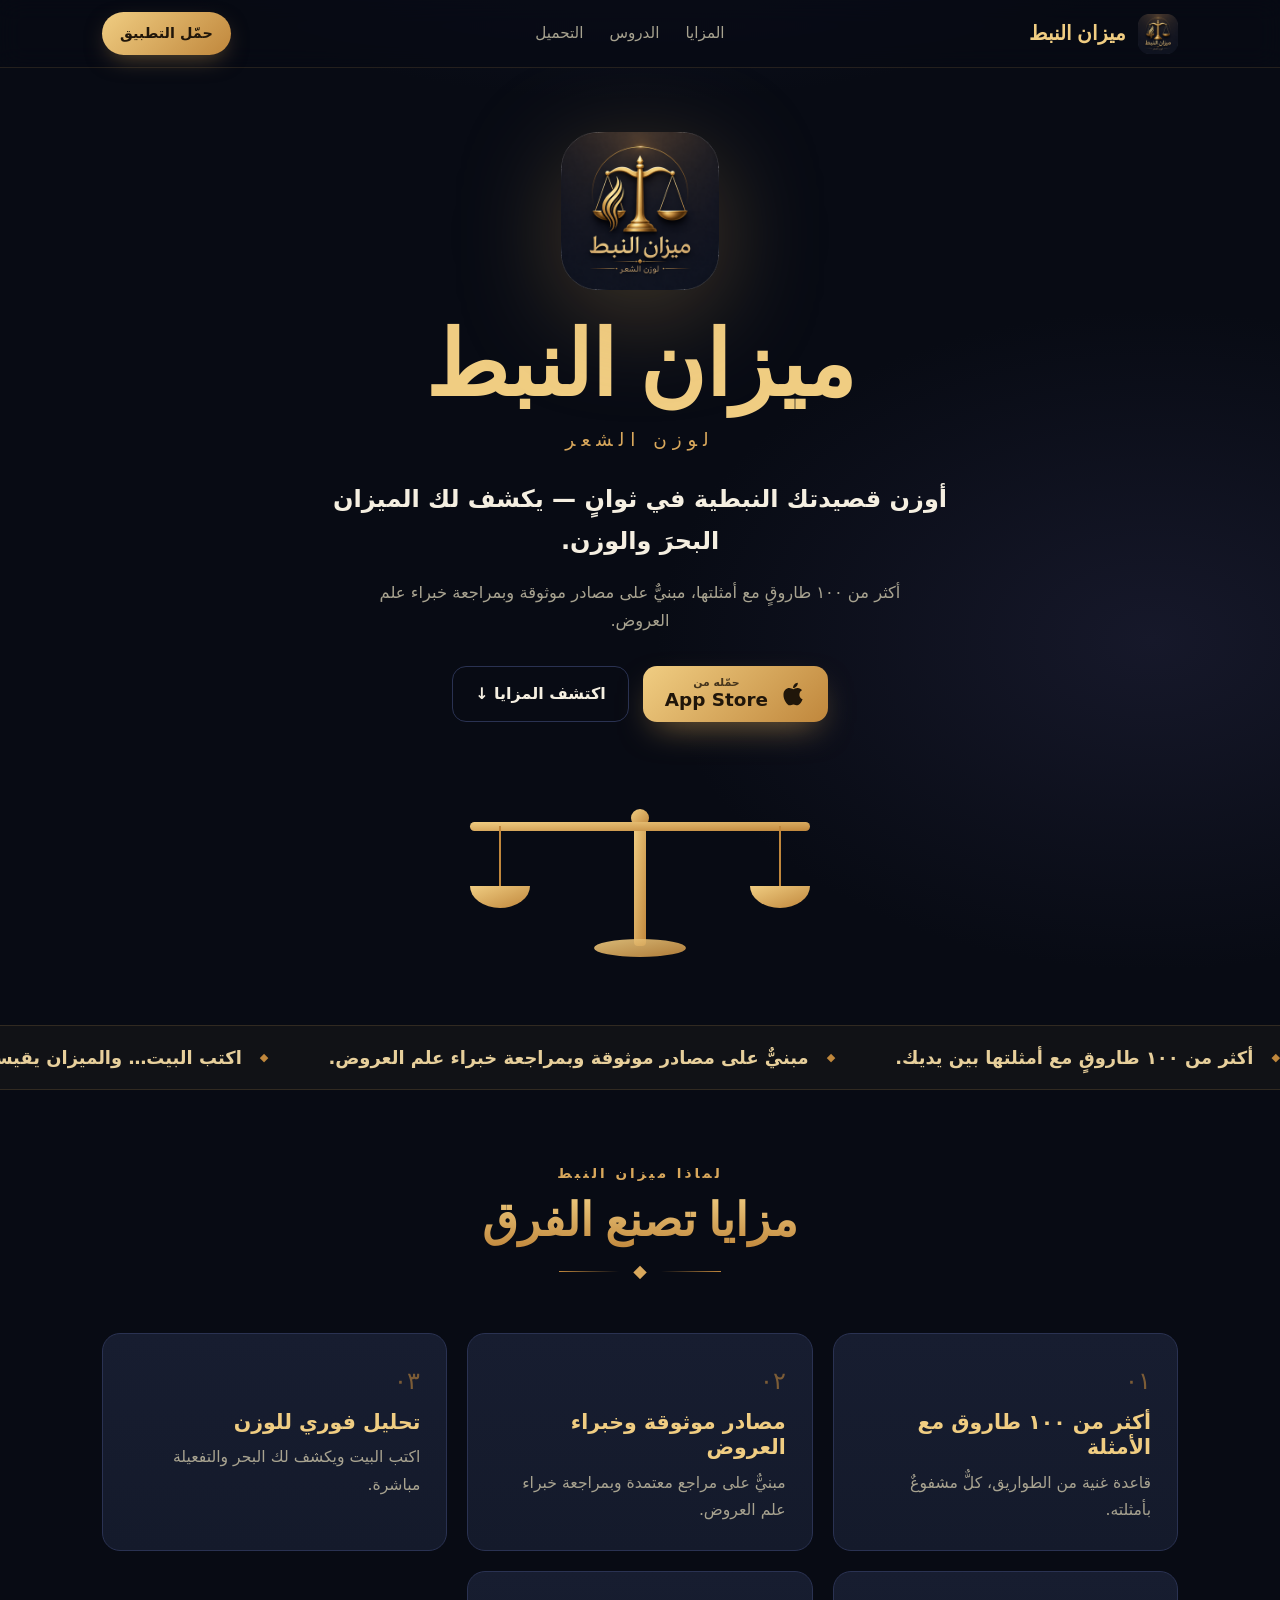
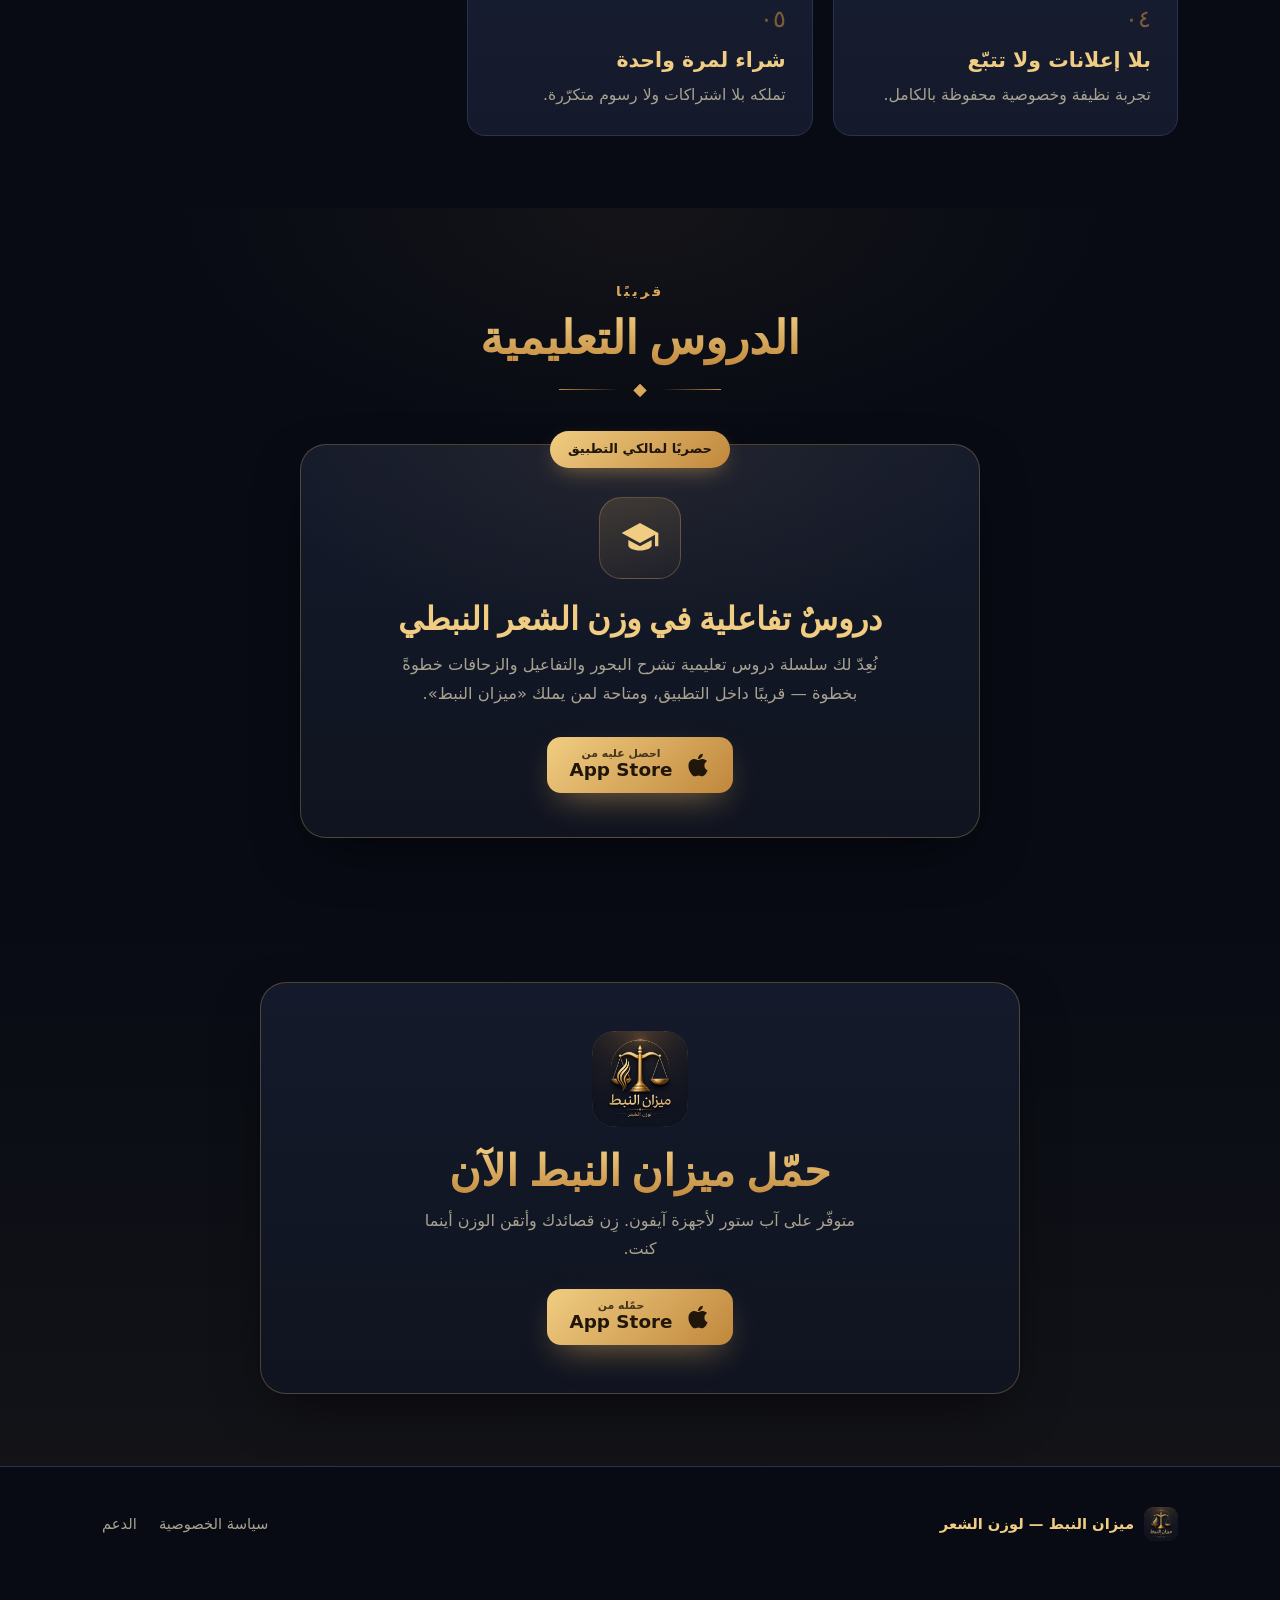
==== commit 13f33dbd: "Add files via upload" ====
--- a/index.html
+++ b/index.html
@@ -5,14 +5,263 @@
 <meta name="viewport" content="width=device-width, initial-scale=1">
 <title>ميزان النبط — لوزن الشعر</title>
 <meta name="description" content="ميزان النبط: تطبيق ذكيّ يزن الشعر النبطي، يكشف البحر والتفعيلة، ويميّز الشدّة والسكون.">
-<link rel="icon" href="favicon.png">
+<link rel="icon" href="[data-uri]">
 <meta property="og:title" content="ميزان النبط — لوزن الشعر">
 <meta property="og:description" content="زِن قصيدتك النبطية في ثوانٍ.">
-<meta property="og:image" content="favicon.png">
+<meta property="og:image" content="assets/favicon.png">
 <link rel="preconnect" href="https://fonts.googleapis.com">
 <link rel="preconnect" href="https://fonts.gstatic.com" crossorigin>
 <link href="https://fonts.googleapis.com/css2?family=Cairo:wght@400;600;700&family=Amiri:wght@400;700&family=Aref+Ruqaa:wght@400;700&display=swap" rel="stylesheet">
-<link rel="stylesheet" href="style.css">
+<style>
+/* =====================================================================
+   ميزان النبط — التصميم
+   الثيم: كحليّ فاخر + ذهب من اللوقو + قصاصات ديوان ورقية للأمثلة
+   ===================================================================== */
+
+:root {
+  /* ألوان مأخوذة من اللوقو */
+  --ink-950:#080b14;
+  --ink-900:#101420;   /* خلفية اللوقو نفسها */
+  --ink-850:#141a2b;
+  --ink-800:#171d30;
+  --ink-700:#212840;
+  --line:#2a3252;
+
+  --gold-300:#f0cd82;
+  --gold-400:#d9a85c;  /* الذهب الأساسي */
+  --gold-500:#c0873c;
+  --gold-600:#9c6c2c;
+
+  --parchment:#f3e7cc;     /* ورق القصاصة */
+  --parchment-2:#ecdcbb;
+  --ink-hand:#2b2415;      /* حبر على الورق */
+
+  --cream:#f5efe1;
+  --muted:#a8a390;
+  --muted-2:#726d5e;
+
+  --radius:18px;
+  --shadow:0 20px 60px -20px rgba(0,0,0,.7);
+  --gold-grad:linear-gradient(135deg,var(--gold-300),var(--gold-500));
+  --maxw:1120px;
+}
+
+*{box-sizing:border-box}
+html{scroll-behavior:smooth}
+body{
+  margin:0;
+  font-family:"Cairo",system-ui,sans-serif;
+  color:var(--cream);
+  background:
+    radial-gradient(1200px 700px at 50% -10%, #1a2138 0%, transparent 60%),
+    radial-gradient(900px 600px at 90% 20%, #16182a 0%, transparent 55%),
+    var(--ink-950);
+  line-height:1.75;
+  -webkit-font-smoothing:antialiased;
+  overflow-x:hidden;
+}
+a{color:inherit;text-decoration:none}
+img{max-width:100%;display:block}
+h1,h2,h3{margin:0;font-weight:700;line-height:1.25}
+
+.wrap{max-width:var(--maxw);margin-inline:auto;padding-inline:22px}
+.display{font-family:"Aref Ruqaa",serif;font-weight:700}
+
+/* ذهب على النص */
+.gold-text{
+  background:linear-gradient(180deg,var(--gold-300),var(--gold-500));
+  -webkit-background-clip:text;background-clip:text;color:transparent;
+}
+
+/* فواصل زخرفية */
+.divider{display:flex;align-items:center;justify-content:center;gap:14px;margin:6px 0 30px}
+.divider span{height:1px;width:60px;background:linear-gradient(90deg,transparent,var(--gold-500))}
+.divider span:last-child{background:linear-gradient(90deg,var(--gold-500),transparent)}
+.divider i{color:var(--gold-400);font-style:normal;font-size:1.1rem}
+
+/* ============ الهيدر ============ */
+.nav{position:sticky;top:0;z-index:40;
+  background:rgba(8,11,20,.72);backdrop-filter:blur(12px);
+  border-bottom:1px solid rgba(217,168,92,.14)}
+.nav .wrap{display:flex;align-items:center;justify-content:space-between;padding-block:12px}
+.brand{display:flex;align-items:center;gap:12px;font-weight:700}
+.brand img{width:40px;height:40px;border-radius:11px}
+.brand b{font-family:"Aref Ruqaa",serif;font-weight:700;font-size:1.25rem;color:var(--gold-300)}
+.nav-links{display:flex;gap:26px;font-size:.95rem;color:var(--muted)}
+.nav-links a:hover{color:var(--gold-300)}
+.nav .cta-mini{padding:9px 18px;border-radius:999px;background:var(--gold-grad);
+  color:#20160a;font-weight:700;font-size:.9rem;white-space:nowrap;
+  box-shadow:0 8px 24px -8px rgba(217,168,92,.5)}
+@media(max-width:760px){.nav-links{display:none}}
+
+/* ============ الهيرو ============ */
+.hero{position:relative;text-align:center;padding:64px 0 30px}
+.hero-logo{width:158px;height:158px;margin-inline:auto;border-radius:34px;
+  filter:drop-shadow(0 24px 50px rgba(217,168,92,.28));
+  animation:floaty 6s ease-in-out infinite}
+@keyframes floaty{50%{transform:translateY(-10px)}}
+.hero h1{font-family:"Aref Ruqaa",serif;font-weight:700;color:var(--gold-300);
+  font-size:clamp(3rem,9vw,5.6rem);margin-top:20px;letter-spacing:normal}
+.hero .tg{color:var(--gold-400);font-size:1.15rem;letter-spacing:6px;margin-top:2px}
+.hero-line{max-width:640px;margin:22px auto 8px;font-size:clamp(1.15rem,3.4vw,1.5rem);
+  color:var(--cream);font-weight:600}
+.hero-sub{max-width:560px;margin-inline:auto;color:var(--muted);font-size:1.02rem}
+.hero-cta{display:flex;gap:14px;justify-content:center;flex-wrap:wrap;margin-top:30px}
+
+/* شارة آب ستور */
+.appstore{display:inline-flex;align-items:center;gap:12px;padding:12px 22px;border-radius:14px;
+  background:var(--gold-grad);color:#20160a;font-weight:700;
+  box-shadow:0 14px 34px -12px rgba(217,168,92,.6);transition:transform .25s,box-shadow .25s}
+.appstore:hover{transform:translateY(-3px);box-shadow:0 20px 44px -12px rgba(217,168,92,.75)}
+.appstore svg{width:26px;height:26px;fill:#20160a}
+.appstore small{display:block;font-size:.68rem;font-weight:600;opacity:.8;line-height:1}
+.appstore span{font-size:1.15rem;line-height:1.15}
+.btn-ghost{display:inline-flex;align-items:center;gap:9px;padding:13px 22px;border-radius:14px;
+  border:1px solid var(--line);color:var(--cream);font-weight:600;transition:.25s}
+.btn-ghost:hover{border-color:var(--gold-500);color:var(--gold-300)}
+
+/* الميزان المتحرّك تحت الهيرو */
+.scale{margin:44px auto 0;width:min(420px,86vw);position:relative}
+.scale svg{width:100%;overflow:visible}
+.beam{transform-origin:210px 60px;animation:tip 7s ease-in-out infinite}
+@keyframes tip{0%,100%{transform:rotate(-5deg)}50%{transform:rotate(5deg)}}
+.pan-l{animation:panl 7s ease-in-out infinite}
+.pan-r{animation:panr 7s ease-in-out infinite}
+@keyframes panl{0%,100%{transform:translateY(16px)}50%{transform:translateY(-16px)}}
+@keyframes panr{0%,100%{transform:translateY(-16px)}50%{transform:translateY(16px)}}
+
+/* ============ شريط تسويقي ============ */
+.ticker{margin-top:20px;border-block:1px solid rgba(217,168,92,.16);
+  background:rgba(217,168,92,.04);overflow:hidden;padding:16px 0}
+.ticker-track{display:flex;gap:60px;width:max-content;animation:slide 30s linear infinite}
+.ticker-track:hover{animation-play-state:paused}
+.ticker-item{display:flex;align-items:center;gap:18px;color:var(--gold-200,#e7cf9b);
+  font-size:1.12rem;font-weight:600;white-space:nowrap}
+.ticker-item::before{content:"◆";color:var(--gold-500);font-size:.7rem}
+@keyframes slide{to{transform:translateX(50%)}}
+
+/* ============ الأقسام ============ */
+section{padding:72px 0}
+.eyebrow{color:var(--gold-400);font-weight:700;letter-spacing:3px;font-size:.85rem;text-align:center}
+.sec-title{font-family:"Aref Ruqaa",serif;font-size:clamp(2rem,5vw,2.9rem);text-align:center;margin-top:6px}
+.sec-lead{max-width:640px;margin:14px auto 0;text-align:center;color:var(--muted)}
+
+/* المزايا */
+.grid{display:grid;gap:20px;grid-template-columns:repeat(3,1fr);margin-top:46px}
+@media(max-width:900px){.grid{grid-template-columns:repeat(2,1fr)}}
+@media(max-width:560px){.grid{grid-template-columns:1fr}}
+.card{background:linear-gradient(180deg,var(--ink-800),var(--ink-850));
+  border:1px solid var(--line);border-radius:var(--radius);padding:26px;
+  position:relative;transition:transform .3s,border-color .3s}
+.card:hover{transform:translateY(-5px);border-color:var(--gold-500)}
+.card .num{font-family:"Aref Ruqaa",serif;color:var(--gold-500);font-size:1.5rem;opacity:.6}
+.card h3{color:var(--gold-300);font-size:1.28rem;margin:8px 0 8px}
+.card p{color:var(--muted);margin:0;font-size:.98rem}
+
+/* ============ الدرس الصوتي — القصاصات ============ */
+.lesson{background:
+  radial-gradient(800px 400px at 50% 0%, rgba(217,168,92,.06), transparent 60%)}
+.lesson-head{display:flex;align-items:baseline;gap:14px;justify-content:center;margin-bottom:8px}
+.lesson-head h3{font-family:"Aref Ruqaa",serif;font-size:clamp(1.8rem,4.5vw,2.6rem);color:var(--gold-300)}
+.lesson-head span{color:var(--muted);font-size:1rem}
+.lesson-intro{max-width:680px;margin:0 auto 12px;text-align:center;color:var(--muted)}
+
+.slips{display:grid;gap:22px;grid-template-columns:repeat(2,1fr);margin-top:30px}
+@media(max-width:720px){.slips{grid-template-columns:1fr}}
+
+/* الجذر الثلاثي وحالاته */
+.root-block{margin-top:44px;padding-top:8px}
+.root-title{font-family:"Aref Ruqaa",serif;color:var(--cream);font-size:1.5rem;text-align:center;margin-bottom:18px}
+.root-title span{color:var(--gold-300)}
+.slips-3{display:grid;gap:18px;grid-template-columns:repeat(3,1fr)}
+@media(max-width:760px){.slips-3{grid-template-columns:1fr}}
+.root-note{max-width:640px;margin:18px auto 0;text-align:center;color:var(--muted);font-size:.92rem}
+.slip .hintline{font-family:"Cairo";font-size:.75rem;color:var(--gold-600);text-align:center;margin:-4px 0 10px}
+
+/* قصاصة ورقية من الديوان */
+.slip{background:linear-gradient(160deg,var(--parchment),var(--parchment-2));
+  color:var(--ink-hand);border-radius:14px;padding:22px 22px 18px;position:relative;
+  box-shadow:0 18px 40px -18px rgba(0,0,0,.65);
+  border:1px solid rgba(160,120,50,.35)}
+.slip::after{content:"";position:absolute;inset:6px;border:1px solid rgba(120,90,40,.28);
+  border-radius:9px;pointer-events:none}
+.slip .cap{font-family:"Cairo";font-size:.8rem;font-weight:700;letter-spacing:1px;
+  color:var(--gold-600);text-align:center}
+.slip .word{font-family:"Amiri",serif;font-size:clamp(2.6rem,9vw,3.6rem);text-align:center;
+  line-height:1.2;margin:8px 0 12px;color:#241d0e}
+
+/* زر تشغيل يشبه ختم الشمع */
+.play{display:flex;align-items:center;gap:12px;width:100%;border:none;cursor:pointer;
+  background:linear-gradient(160deg,#20263c,#161b2c);color:var(--cream);
+  border-radius:12px;padding:12px 16px;font-family:"Cairo";font-weight:600;font-size:.98rem;
+  transition:filter .2s;text-align:start}
+.play:hover{filter:brightness(1.15)}
+.play .disc{width:42px;height:42px;border-radius:50%;flex:none;display:grid;place-items:center;
+  background:var(--gold-grad);box-shadow:0 6px 16px -6px rgba(217,168,92,.6)}
+.play .disc svg{width:18px;height:18px;fill:#20160a;transition:transform .2s}
+.play.playing .disc{animation:pulse 1.1s ease-in-out infinite}
+@keyframes pulse{50%{box-shadow:0 6px 26px 0 rgba(217,168,92,.85)}}
+.play .lbl{flex:1}
+.play .state{font-size:.78rem;color:var(--muted);font-weight:600}
+.play.empty{opacity:.7}
+.play.empty .disc{background:#3a3f55;box-shadow:none}
+.play.empty .disc svg{fill:#8a8fa6}
+.slip .note{font-size:.85rem;color:#5c5030;text-align:center;margin-top:12px;font-family:"Cairo"}
+
+/* ============ الدروس التعليمية — قريبًا ============ */
+.soon-card{max-width:680px;margin:40px auto 0;text-align:center;position:relative;
+  border:1px solid rgba(217,168,92,.3);border-radius:26px;padding:52px 32px 44px;
+  background:
+    radial-gradient(600px 300px at 50% 0%, rgba(217,168,92,.08), transparent 65%),
+    linear-gradient(180deg,var(--ink-850),var(--ink-900));
+  box-shadow:var(--shadow)}
+.soon-badge{position:absolute;top:-14px;right:50%;transform:translateX(50%);
+  background:var(--gold-grad);color:#20160a;font-weight:700;font-size:.82rem;
+  padding:7px 18px;border-radius:999px;white-space:nowrap;
+  box-shadow:0 8px 22px -8px rgba(217,168,92,.6)}
+.soon-ico{width:82px;height:82px;border-radius:22px;margin:0 auto 20px;display:grid;place-items:center;
+  background:linear-gradient(160deg,rgba(217,168,92,.18),rgba(217,168,92,.04));
+  border:1px solid rgba(217,168,92,.3)}
+.soon-ico svg{width:40px;height:40px;fill:var(--gold-300)}
+.soon-card h3{font-family:"Aref Ruqaa",serif;color:var(--gold-300);font-size:clamp(1.5rem,4vw,2rem);margin:0 0 12px}
+.soon-card p{color:var(--muted);max-width:480px;margin:0 auto 28px;font-size:1.02rem}
+.download{text-align:center;background:
+  linear-gradient(180deg,transparent, rgba(217,168,92,.05))}
+.download-card{max-width:760px;margin-inline:auto;border:1px solid rgba(217,168,92,.3);
+  border-radius:26px;padding:48px 30px;background:linear-gradient(180deg,var(--ink-850),var(--ink-900));
+  box-shadow:var(--shadow)}
+.download-card img{width:96px;height:96px;border-radius:22px;margin-inline:auto}
+.download-card h2{font-family:"Aref Ruqaa",serif;font-size:clamp(1.9rem,5vw,2.7rem);margin:18px 0 8px}
+.download-card p{color:var(--muted);max-width:460px;margin:0 auto 26px}
+
+/* ============ الفوتر ============ */
+footer{border-top:1px solid var(--line);padding:40px 0 60px;color:var(--muted);font-size:.92rem}
+footer .wrap{display:flex;flex-wrap:wrap;gap:20px;justify-content:space-between;align-items:center}
+footer a:hover{color:var(--gold-300)}
+footer .fbrand{display:flex;align-items:center;gap:10px;color:var(--gold-300);font-weight:700}
+footer .fbrand img{width:34px;height:34px;border-radius:9px}
+footer .flinks{display:flex;gap:22px;flex-wrap:wrap}
+
+/* كشف عند التمرير */
+.reveal{opacity:0;transform:translateY(24px);transition:opacity .7s,transform .7s}
+.reveal.in{opacity:1;transform:none}
+
+@media(prefers-reduced-motion:reduce){
+  *{animation:none!important;transition:none!important}
+  .reveal{opacity:1;transform:none}
+}
+
+/* تركيز واضح للكيبورد */
+a:focus-visible,button:focus-visible{outline:2px solid var(--gold-300);outline-offset:3px;border-radius:8px}
+
+/* توست */
+.toast{position:fixed;bottom:24px;left:50%;transform:translateX(-50%) translateY(30px);
+  background:var(--ink-800);border:1px solid var(--gold-500);color:var(--cream);
+  padding:12px 22px;border-radius:12px;opacity:0;pointer-events:none;transition:.35s;z-index:99;
+  font-size:.95rem;box-shadow:var(--shadow)}
+.toast.show{opacity:1;transform:translateX(-50%) translateY(0)}
+
+</style>
 </head>
 <body>
 
@@ -20,7 +269,7 @@
 <header class="nav">
   <div class="wrap">
     <a class="brand" href="#top">
-      <img src="logo.png" alt="شعار ميزان النبط">
+      <img src="[data-uri]" alt="شعار ميزان النبط">
       <b>ميزان النبط</b>
     </a>
     <nav class="nav-links">
@@ -37,7 +286,7 @@
   <!-- الهيرو -->
   <section class="hero">
     <div class="wrap">
-      <img class="hero-logo" src="logo.png" alt="شعار ميزان النبط">
+      <img class="hero-logo" src="[data-uri]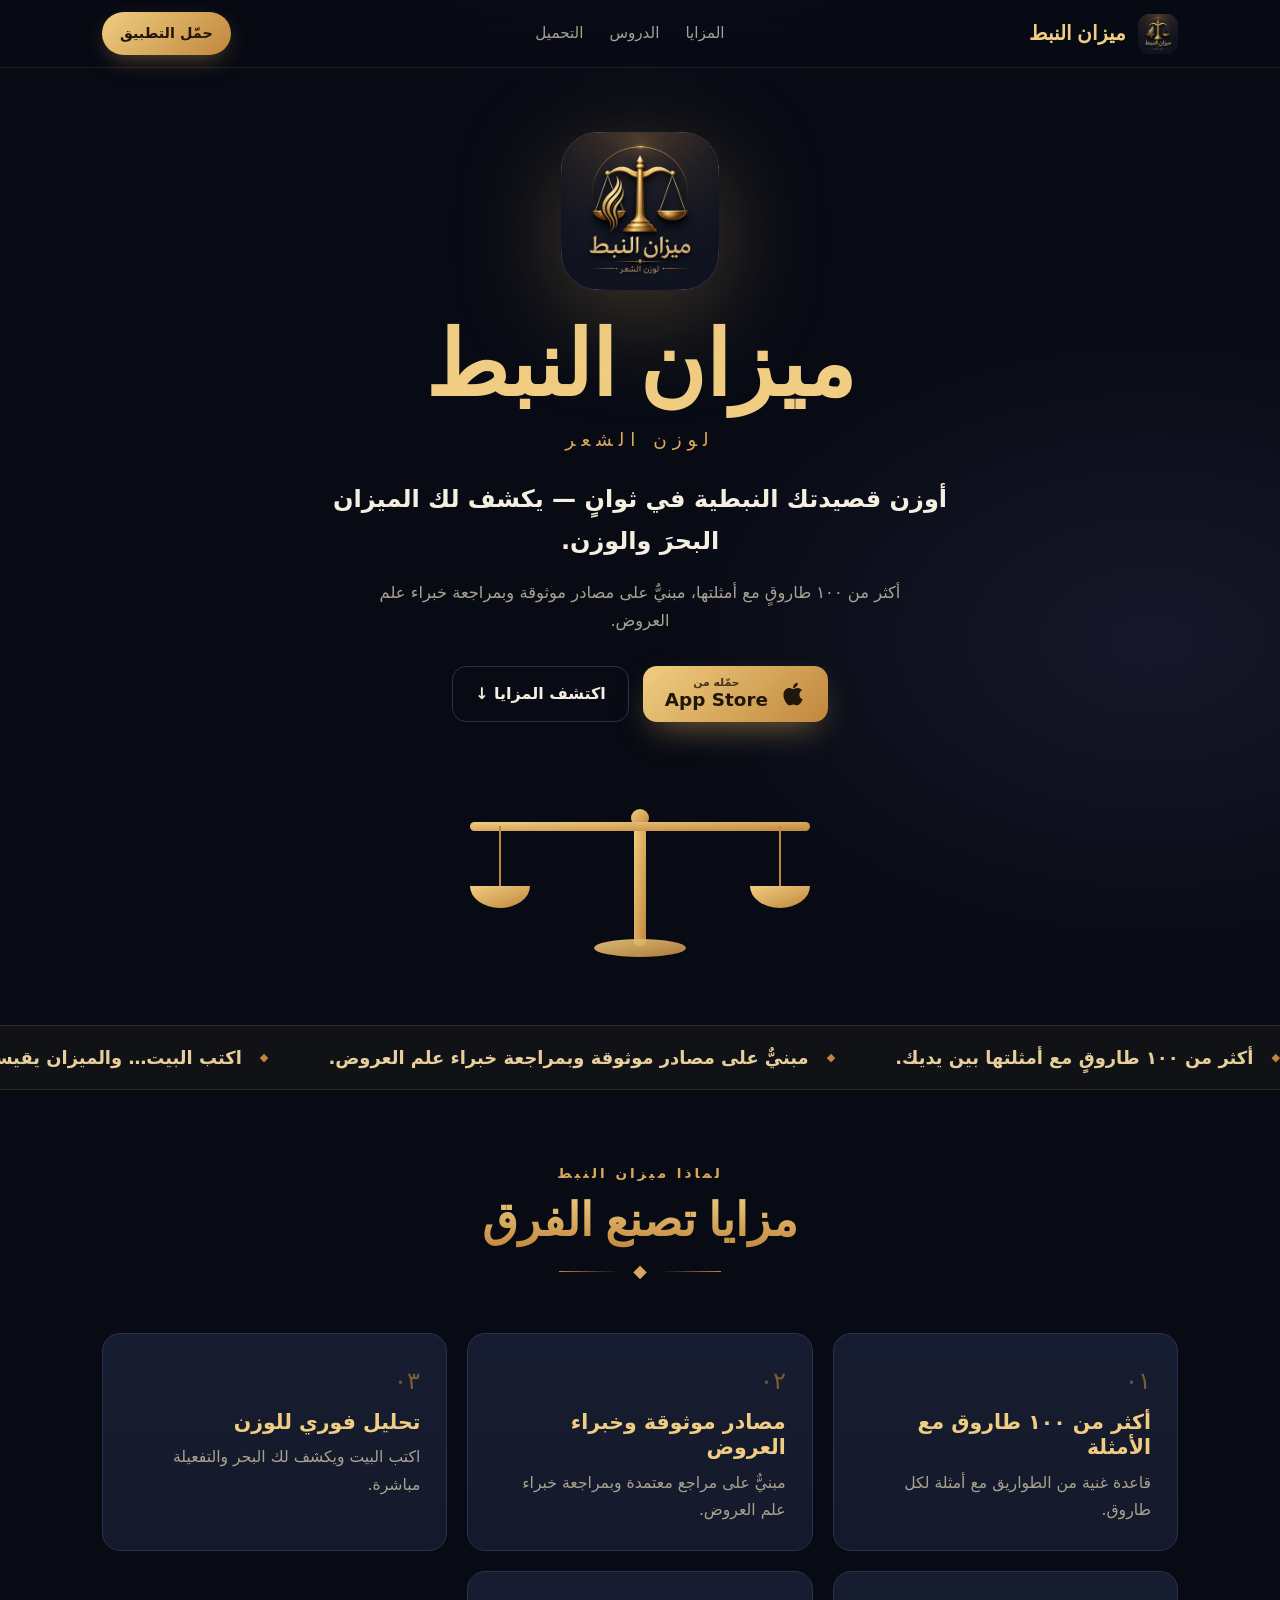
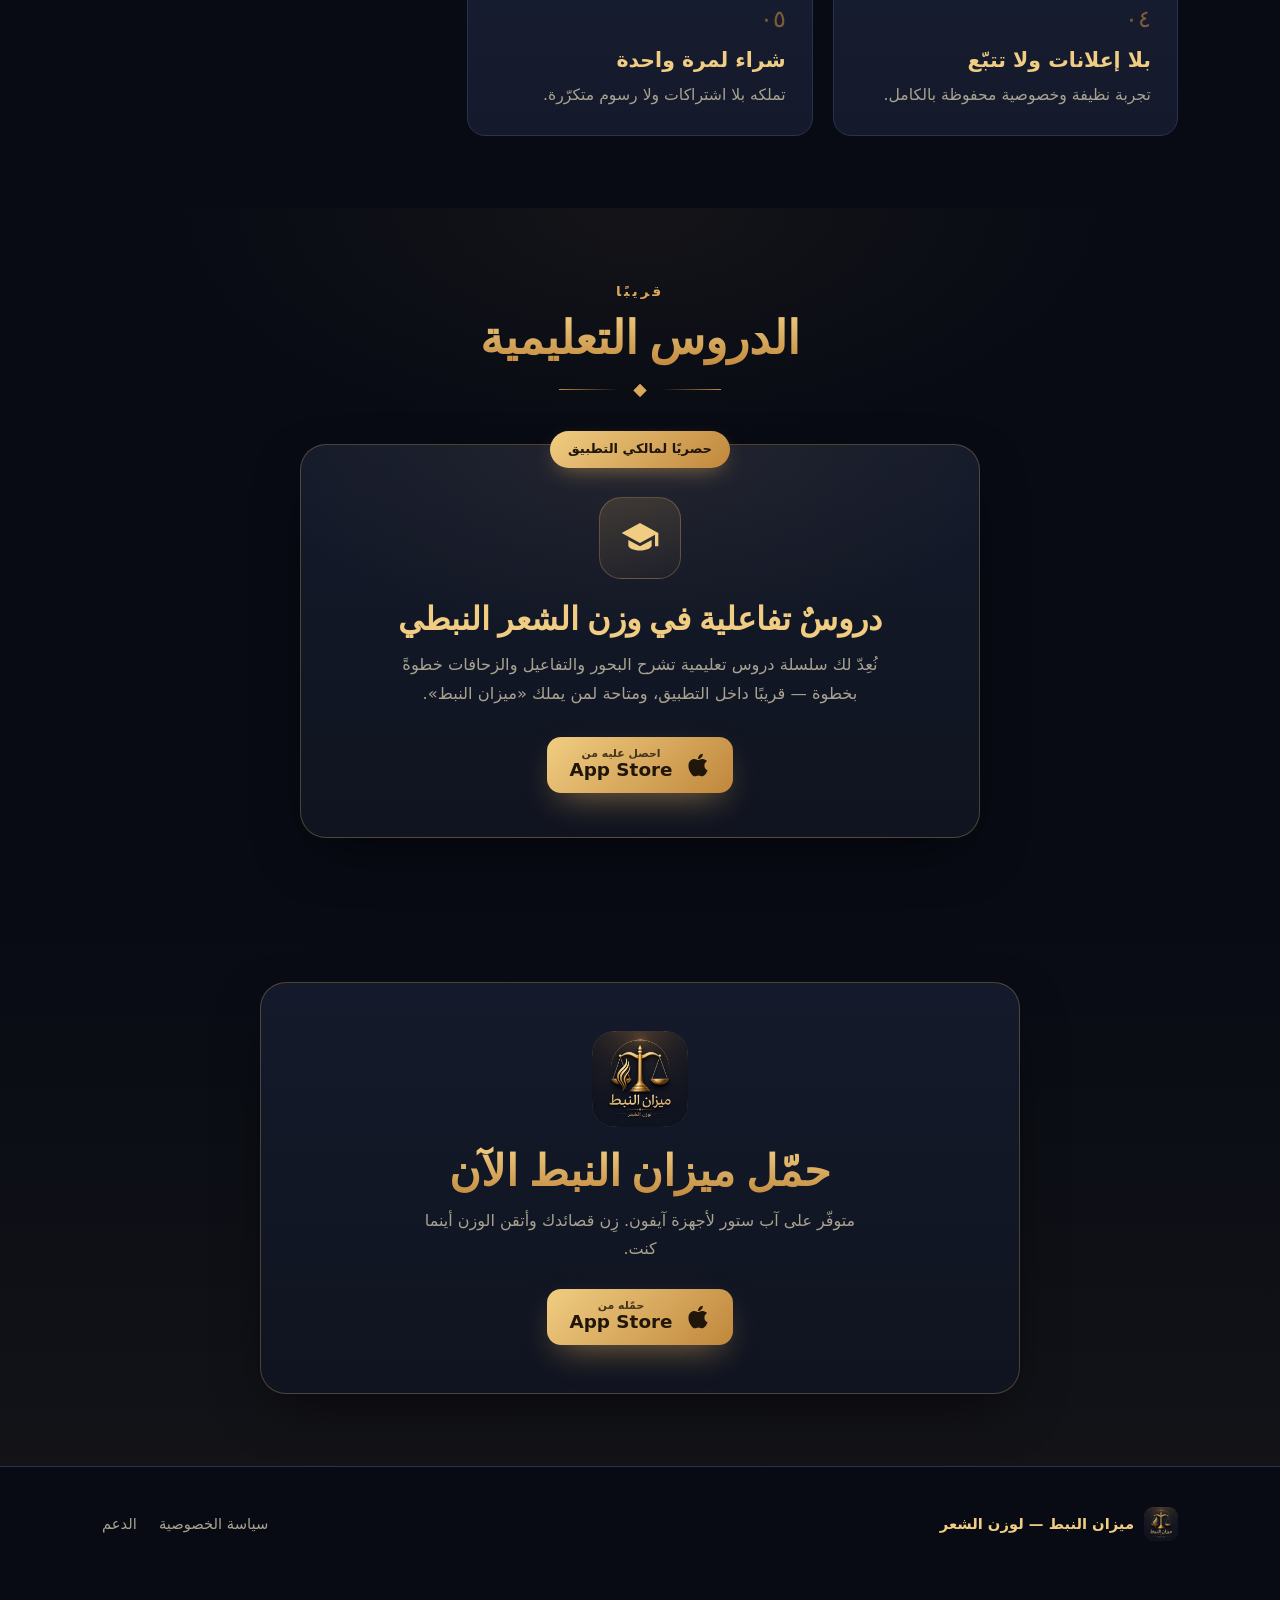
==== commit 74475d8f: "Add files via upload" ====
--- a/index.html
+++ b/index.html
@@ -431,7 +431,7 @@
   ],
 
   features: [
-    { title: "أكثر من ١٠٠ طاروق مع الأمثلة", desc: "قاعدة غنية من الطواريق، كلٌّ مشفوعٌ بأمثلته." },
+    { title: "أكثر من ١٠٠ طاروق مع الأمثلة", desc: "قاعدة غنية من الطواريق مع أمثلة لكل طاروق." },
     { title: "مصادر موثوقة وخبراء العروض", desc: "مبنيٌّ على مراجع معتمدة وبمراجعة خبراء علم العروض." },
     { title: "تحليل فوري للوزن", desc: "اكتب البيت ويكشف لك البحر والتفعيلة مباشرة." },
     { title: "بلا إعلانات ولا تتبّع", desc: "تجربة نظيفة وخصوصية محفوظة بالكامل." },
